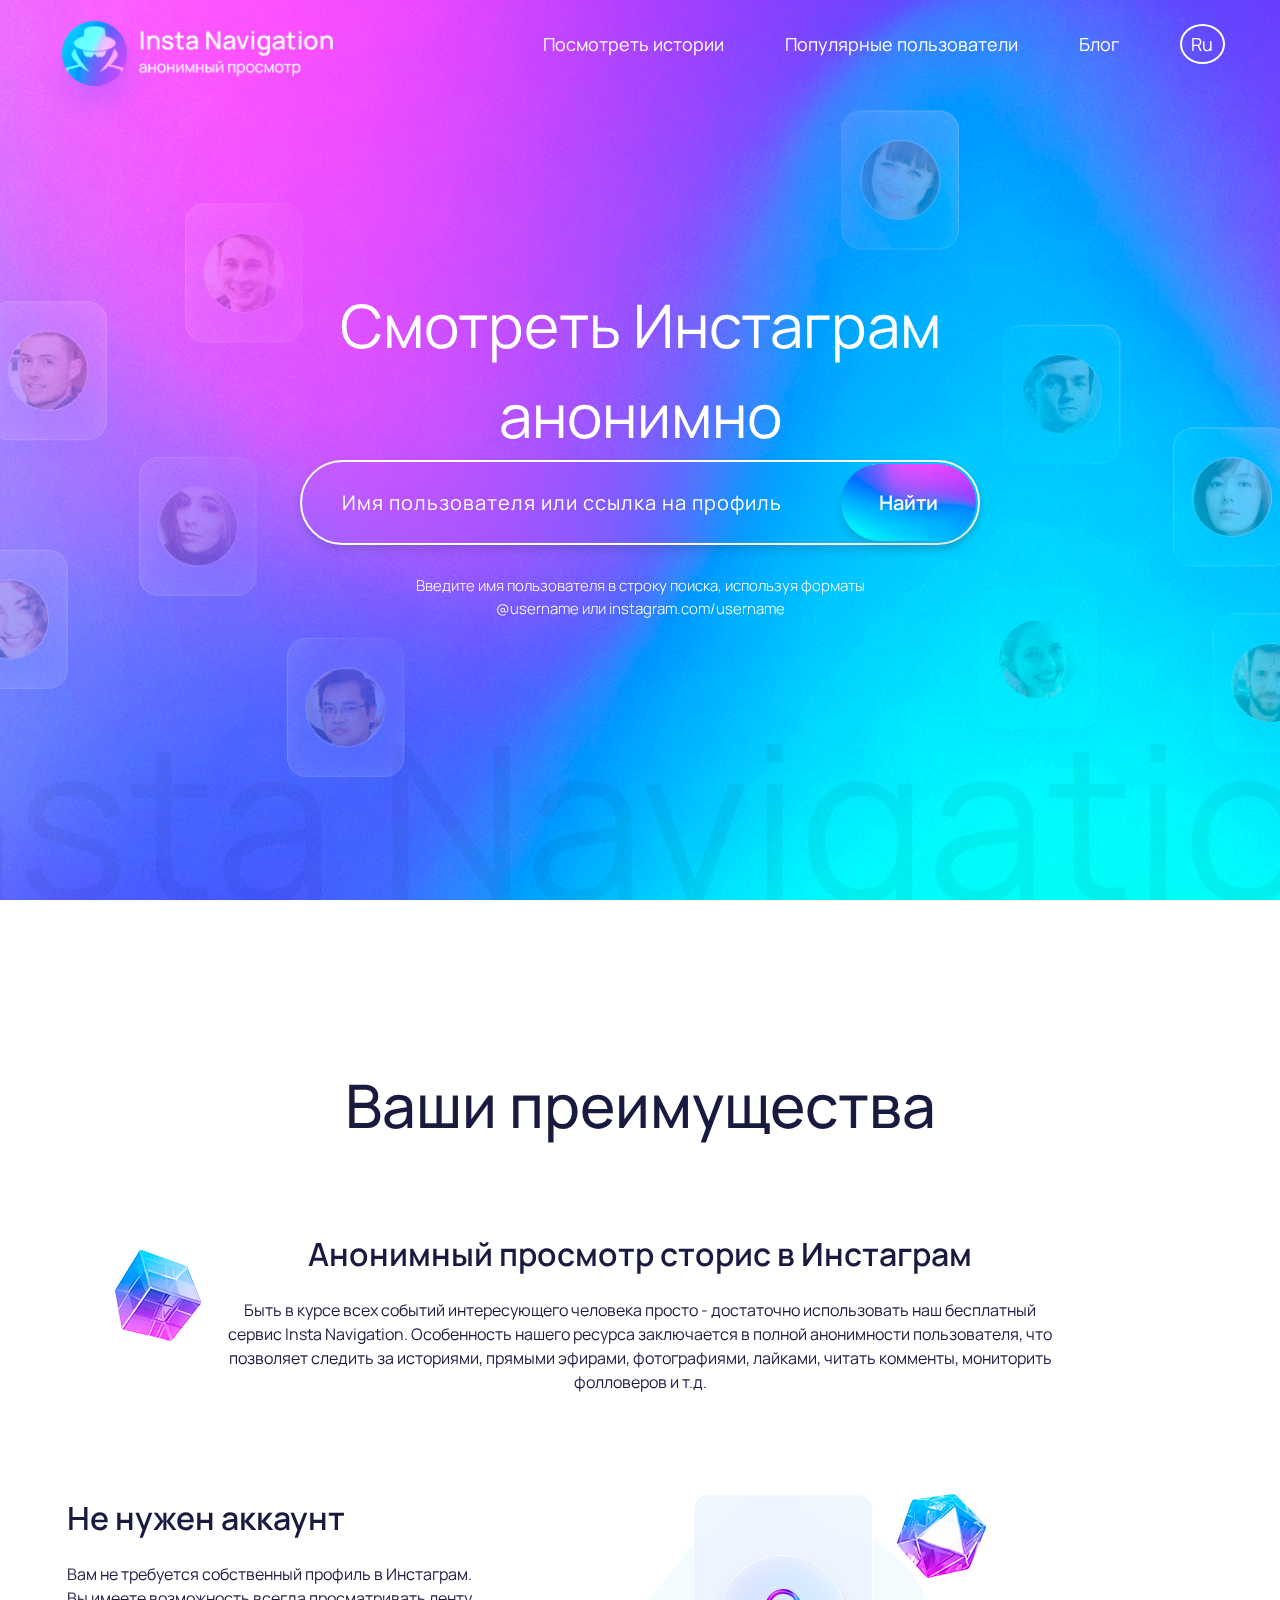
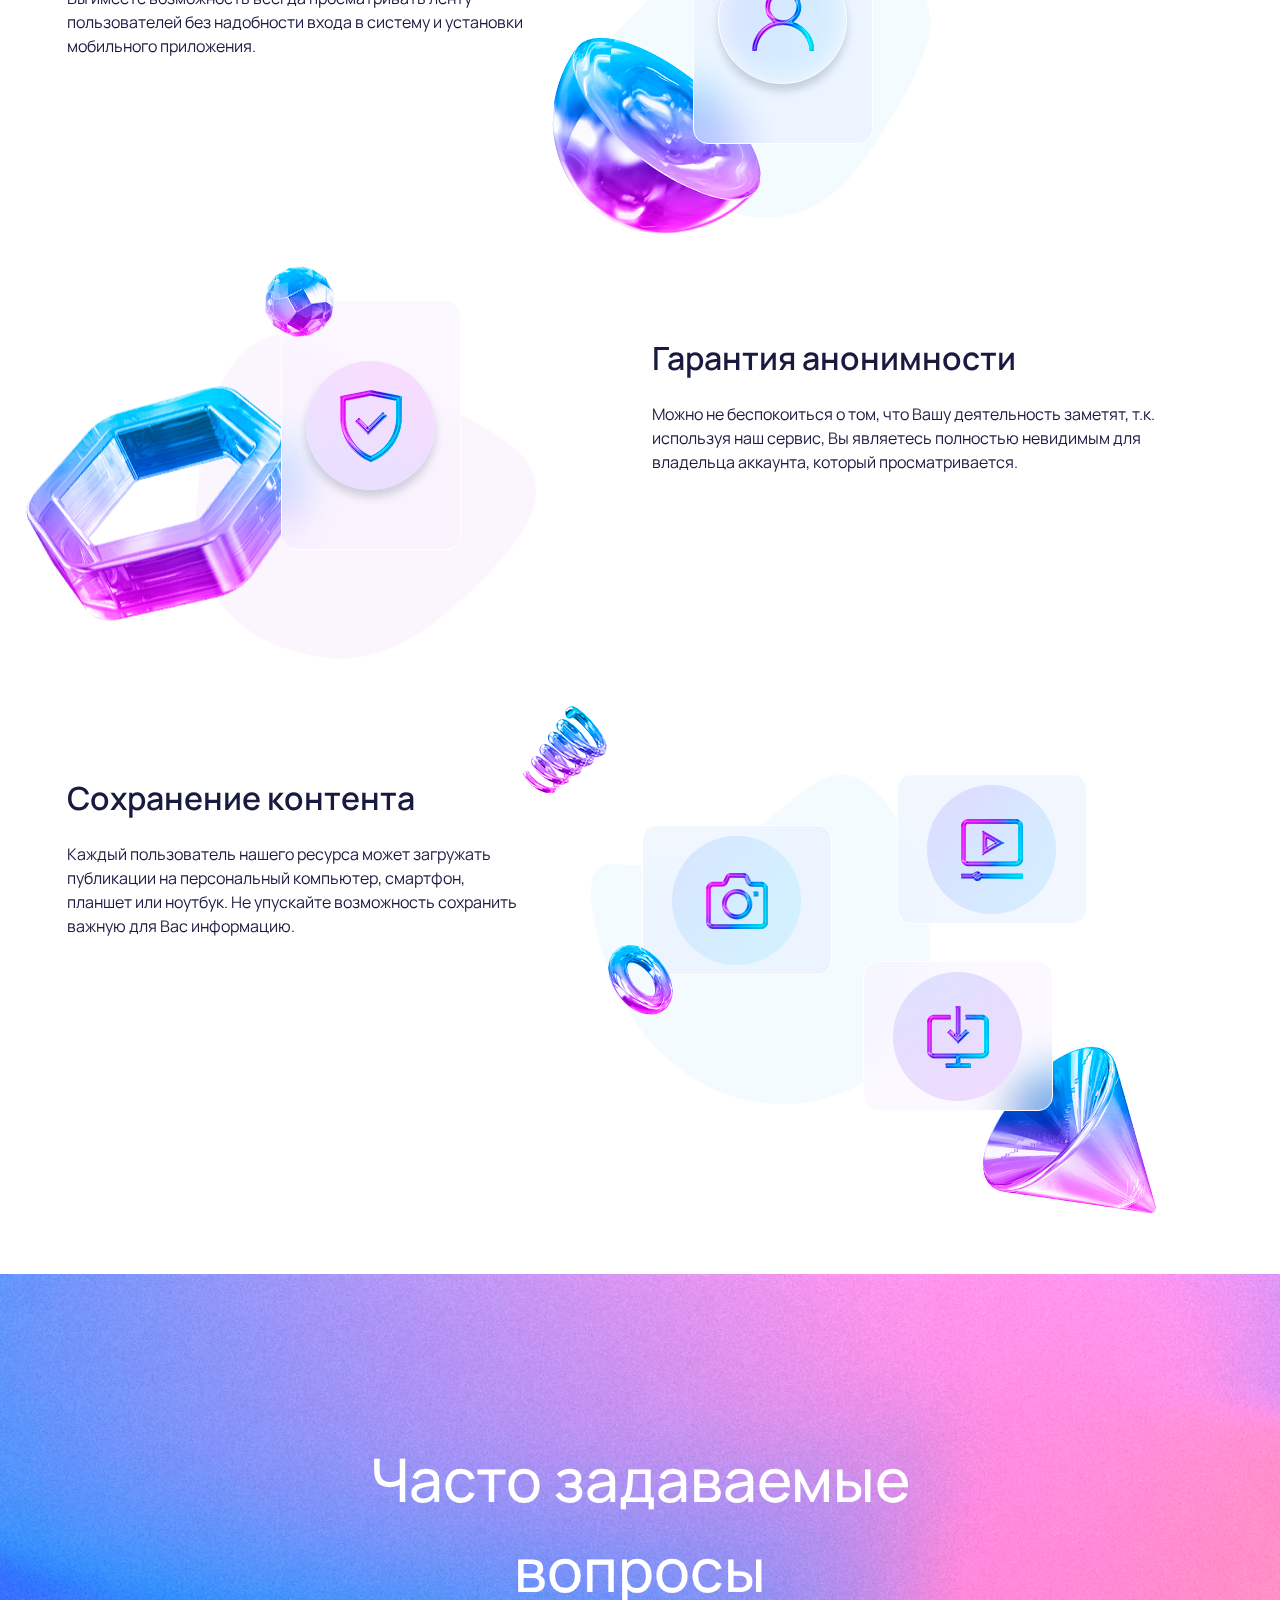
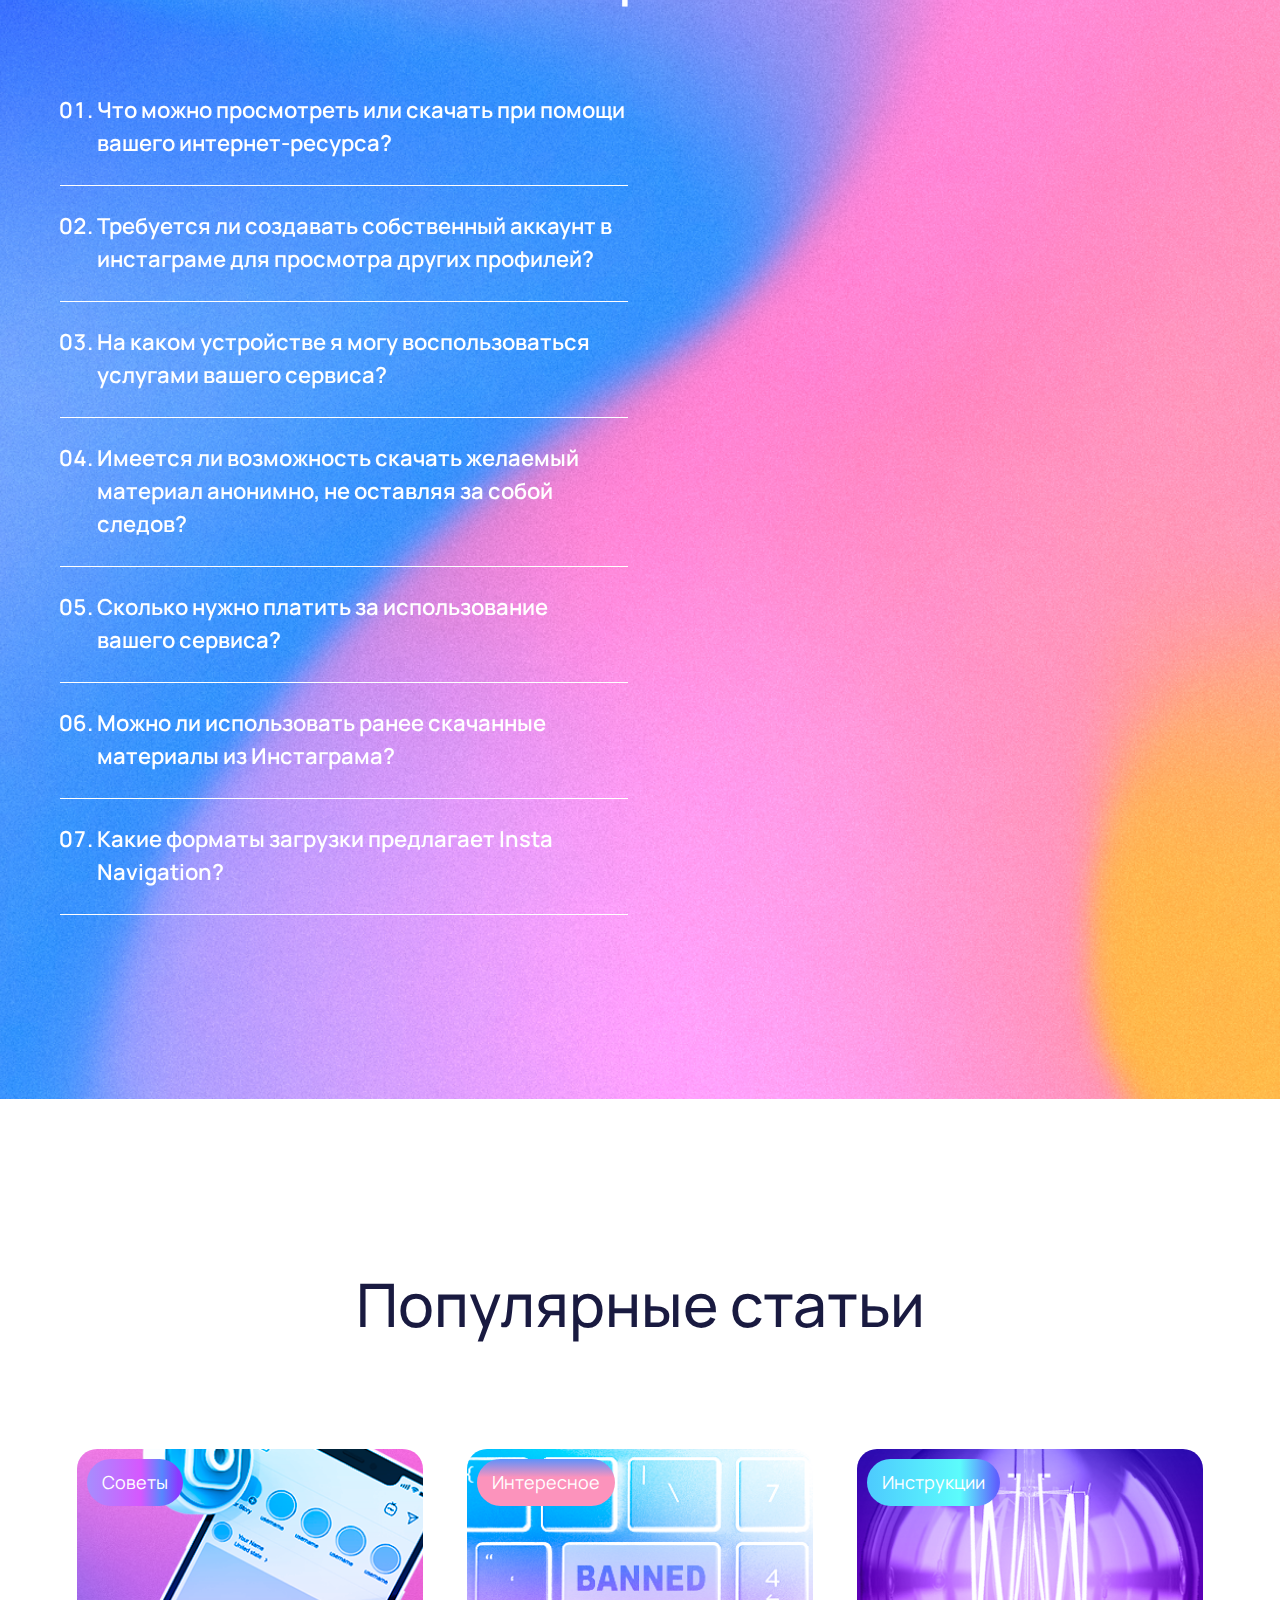
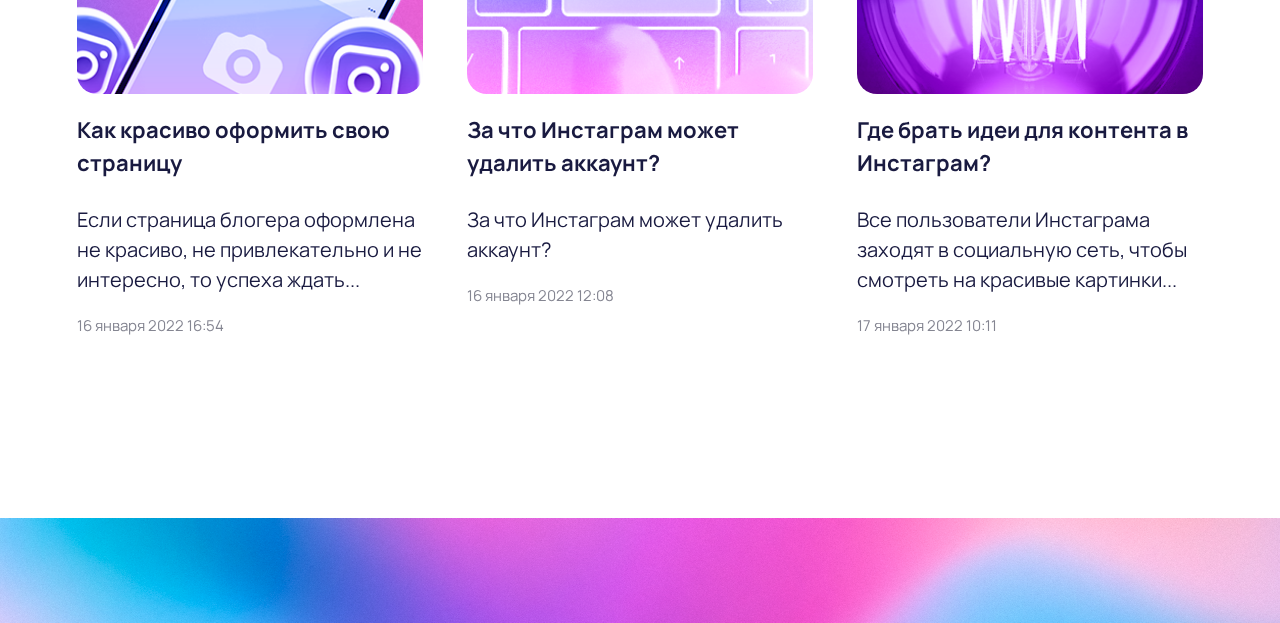
==== index.html @ 730170a9 "added" ====
<!DOCTYPE html>
<html lang="en">
<head>
    <meta charset="UTF-8">
    <meta http-equiv="X-UA-Compatible" content="IE=edge">
    <meta name="viewport" content="width=device-width, initial-scale=1.0">
    <title>Главная</title>
    <link rel="shortcut icon" href="assets/img/png/fav-icon.png" type="image/x-icon">
    <link rel="stylesheet" href="assets/style/plugin/bootstrap.css">
    <link rel="stylesheet" href="assets/style/css/main.css">
</head>
<body>
    <header class="header">
        <div class="container">
                <div class="row position-relative">
                   <nav class="nav w-100 position-absolute d-flex justify-content-between top-0 start-0">
                    <div class="col-lg-3 col-sm-4 col-7 position-relative">
                        <a href="./index.html">
                            <img src="assets/img/png/logo.png" alt="logo.png" class="logo w-100 position-absolute">
                        </a>
                    </div>
                    <div class="col-lg-7 col-md-6">
                        <ul class="justify-content-between align-items-center mt-1 d-none d-lg-flex">
                            <li class="nav-list"><a href="#" class="nav-list__link">Посмотреть истории</a></li>
                            <li class="nav-list"><a href="#" class="nav-list__link">Популярные пользователи</a></li>
                            <li class="nav-list"><a href="#" class="nav-list__link">Блог</a></li>
                            <li class="lang">
                                <span class="lang-active"> Ru</span>
                                  <ul class="lang-menu">
                                    <li><a class="lang-item" href="#">Ru</a></li>
                                    <li><a class="lang-item" href="#">En</a></li>
                                  </ul>
                            </li>
                        </ul>
                        <div class="menu-burger justify-content-end d-flex d-lg-none mt-3 me-2">
                            <div class="menu-burger-item flex justify-between flex-col">
                                <div class="menu-burger-list" id="burger_list1"></div>
                                <div class="menu-burger-list" id="burger_list2"></div>
                                <div class="menu-burger-list" id="burger_list3"></div>
                            </div>
                        </div>
                    </div>
                   </nav>
                </div>
        </div>
        <div class="header-item h-100 d-flex justify-content-center align-items-center g-0 px-2 px-sm-0">
            <div class="text-center">
                <p class="header__title">Смотреть Инстаграм <br> анонимно</p>
                <div class="header-search">
                    <input type="text" class="header-search__inp w-100 h-100" placeholder="Имя пользователя или ссылка на профиль">
                    <button class="header-search__btn">
                        <span class="d-none d-md-block">Найти</span>
                        <svg class="search__icon d-md-none" version="1.1" id="Capa_1" xmlns="http://www.w3.org/2000/svg" xmlns:xlink="http://www.w3.org/1999/xlink" x="0px" y="0px"
                            viewBox="0 0 487.95 487.95" style="enable-background:new 0 0 487.95 487.95;" xml:space="preserve">
                                <path d="M481.8,453l-140-140.1c27.6-33.1,44.2-75.4,44.2-121.6C386,85.9,299.5,0.2,193.1,0.2S0,86,0,191.4s86.5,191.1,192.9,191.1
                                    c45.2,0,86.8-15.5,119.8-41.4l140.5,140.5c8.2,8.2,20.4,8.2,28.6,0C490,473.4,490,461.2,481.8,453z M41,191.4
                                    c0-82.8,68.2-150.1,151.9-150.1s151.9,67.3,151.9,150.1s-68.2,150.1-151.9,150.1S41,274.1,41,191.4z"/>
                        </svg>
                    </button>
                </div>
                <p class="header-search__text">Введите имя пользователя в строку поиска, используя форматы <br>
                    @username или instagram.com/username</p>
            </div>
        </div>
    </header>
    <div class="mobile-menu">
        <ul class="d-flex justify-content-center flex-column">
            <li class="mobile-menu-list"><a href="#" class="mobile-menu-list__link">Посмотреть истории</a></li>
            <li class="mobile-menu-list"><a href="#" class="mobile-menu-list__link">Популярные пользователи</a></li>
            <li class="mobile-menu-list"><a href="#" class="mobile-menu-list__link">Блог</a></li>
        </ul>
        <div class="mobile-menu-lang mt-5 fs-5">
            <span class="text-white">Язык:</span>
            <a href="#" class="ru activeLang mx-3">Ru</a>
            <a href="#" class="en">En</a>
        </div>
    </div>
    <!-- End header -->

    <div class="advantages">
        <div class="container">
            <div class="row">
                <div class="col-12 text-center">
                    <p class="advantages__title">Ваши преимущества</p>
                </div>
                <div class="col-lg-9 m-auto text-center px-lg-4 position-relative advantages-title">
                    <p class="advantages__sub-title fw-semibold">Анонимный просмотр сторис в Инстаграм</p>
                    <p class="advantages__text">Быть в курсе всех событий интересующего человека просто - достаточно использовать наш бесплатный сервис Insta Navigation. Особенность нашего ресурса заключается в полной анонимности пользователя, что позволяет следить за историями, прямыми эфирами, фотографиями, лайками, читать комменты, мониторить фолловеров и т.д.</p>
                    <img src="assets/img/png/cube.png" alt="cube.png" class="cube1 position-absolute">
                </div>
            </div>
            <div class="row advantages-item text-center text-lg-start">
                <div class="col-lg-5 col-12">
                    <p class="advantages__sub-title fw-semibold">Не нужен аккаунт</p>
                    <p class="advantages__text">Вам не требуется собственный профиль в Инстаграм. <br>
                        Вы имеете возможность всегда просматривать ленту пользователей без надобности входа в систему и установки мобильного приложения.</p>
                </div>
                <div class="col-lg-7 ps-5 col-12 justify-content-center justify-content-lg-center mt-5 mt-lg-0">
                    <div class="ellipse">
                        <img src="assets/img/png/e1.png" alt="" class="e1">
                        <img src="assets/img/png/e2.png" alt="" class="e2">
                        <div class="ellipse-item">
                            <img src="assets/img/png/c1.png" alt="" class="c1">
                        </div>
                    </div> 
                </div>
            </div>
            <div class="row advantages-item d-flex flex-row-reverse justify-content-between text-center text-lg-start">
                <div class="col-lg-6 col-12">
                    <p class="advantages__sub-title fw-semibold">Гарантия анонимности</p>
                    <p class="advantages__text">Можно не беспокоиться о том, что Вашу деятельность заметят, т.к. используя наш сервис, Вы являетесь полностью невидимым для владельца аккаунта, который просматривается.</p>
                </div>
                <div class="col-lg-6 ps-lg-5 col-12 d-flex justify-content-center justify-content-lg-center mt-5 mt-lg-0">
                    <div class="ellipse ellipse2">
                        <img src="assets/img/png/e3.png" alt="" class="e3">
                        <img src="assets/img/png/e4.png" alt="" class="e4">
                        <div class="ellipse-item">
                            <img src="assets/img/png/c2.png" alt="" class="c1">
                        </div>
                    </div> 
                </div>
            </div>
            <div class="row advantages-item text-center text-lg-start">
                <div class="col-lg-5 col-12">
                    <p class="advantages__sub-title fw-semibold">Сохранение контента</p>
                    <p class="advantages__text">Каждый пользователь нашего ресурса может загружать публикации на персональный компьютер, смартфон, планшет или ноутбук. Не упускайте возможность сохранить важную для Вас информацию.</p>
                </div>
                <div class="col-lg-7 ps-lg-5 col-12 mt-5 mt-lg-0">
                    <div class="ellipse ellipse3">
                        <img src="assets/img/png/e5.png" alt="" class="e5">
                        <img src="assets/img/png/e6.png" alt="" class="e6">
                        <img src="assets/img/png/e7.png" alt="" class="e7">
                        <div class="ellipse-item camera">
                            <img src="assets/img/png/c4.png" alt="" class="c4">
                        </div>
                        <div class="ellipse-item media">
                            <img src="assets/img/png/c3.png" alt="" class="c3">
                        </div>
                        <div class="ellipse-item save">
                            <img src="assets/img/png/c5.png" alt="" class="c3">
                        </div>
                    </div> 
                </div>
            </div>
        </div>
    </div>
    <!-- End advantages -->

    <div class="faq">
        <div class="container">
            <div class="row">
                <div class="col-12">
                    <p class="faq__title">Часто задаваемые <br> вопросы</p>
                </div>
            </div>
            <div class="row">
                <div class="col-lg-6 col-12">
                    <ul class="faq-item">
                        <li class="faq-list">
                            <p class="faq-list__title">Что можно просмотреть или скачать при помощи вашего интернет-ресурса?</p>
                            <div class="faq-list-info">Для просмотра других аккаунтов не нужно иметь профиль или создавать его специально. Достаточно указать правильный ник интересующего пользователя (вводить никнейм нужно правильно, т.к. даже ошибка в одной букве может привести Вас на страницу совсем другого пользователя). </div>
                        </li>
                        <li class="faq-list">
                            <p class="faq-list__title">Требуется ли создавать собственный аккаунт в инстаграме для просмотра других профилей?</p>
                            <div class="faq-list-info">Для просмотра других аккаунтов не нужно иметь профиль или создавать его специально. Достаточно указать правильный ник интересующего пользователя (вводить никнейм нужно правильно, т.к. даже ошибка в одной букве может привести Вас на страницу совсем другого пользователя). </div>
                        </li>
                        <li class="faq-list">
                            <p class="faq-list__title">На каком устройстве я могу воспользоваться услугами вашего сервиса?</p>
                            <div class="faq-list-info">Для просмотра других аккаунтов не нужно иметь профиль или создавать его специально. Достаточно указать правильный ник интересующего пользователя (вводить никнейм нужно правильно, т.к. даже ошибка в одной букве может привести Вас на страницу совсем другого пользователя). </div>
                        </li>
                        <li class="faq-list">
                            <p class="faq-list__title">Имеется ли возможность скачать желаемый материал анонимно, не оставляя за собой следов?</p>
                            <div class="faq-list-info">Для просмотра других аккаунтов не нужно иметь профиль или создавать его специально. Достаточно указать правильный ник интересующего пользователя (вводить никнейм нужно правильно, т.к. даже ошибка в одной букве может привести Вас на страницу совсем другого пользователя). </div>
                        </li>
                        <li class="faq-list">
                            <p class="faq-list__title">Сколько нужно платить за использование вашего сервиса?</p>
                            <div class="faq-list-info">Для просмотра других аккаунтов не нужно иметь профиль или создавать его специально. Достаточно указать правильный ник интересующего пользователя (вводить никнейм нужно правильно, т.к. даже ошибка в одной букве может привести Вас на страницу совсем другого пользователя). </div>
                        </li>
                        <li class="faq-list">
                            <p class="faq-list__title">Можно ли использовать ранее скачанные материалы из Инстаграма?</p>
                            <div class="faq-list-info">Для просмотра других аккаунтов не нужно иметь профиль или создавать его специально. Достаточно указать правильный ник интересующего пользователя (вводить никнейм нужно правильно, т.к. даже ошибка в одной букве может привести Вас на страницу совсем другого пользователя). </div>
                        </li>
                        <li class="faq-list">
                            <p class="faq-list__title">Какие форматы загрузки предлагает Insta Navigation?</p>
                            <div class="faq-list-info">Для просмотра других аккаунтов не нужно иметь профиль или создавать его специально. Достаточно указать правильный ник интересующего пользователя (вводить никнейм нужно правильно, т.к. даже ошибка в одной букве может привести Вас на страницу совсем другого пользователя). </div>
                        </li>
                    </ul>
                </div>
            </div>
        </div>
    </div>
    <!-- End FAQ -->

    <div class="popular">
        <div class="container">
            <div class="row">
                <div class="col-12">
                    <p class="popular__title">Популярные статьи</p>
                </div>
            </div>
            <div class="row">
                <div class="col-lg-4 col-md-6">
                    <div class="popular-card">
                        <div class="popular-card-img">
                            <a href="#" class="popular-card-img-head">Советы</a>
                            <img src="assets/img/png/p1.png" alt="">
                        </div>
                        <a href="#" class="popular-card__title">Как красиво оформить свою страницу</a>
                        <p class="popular-card__text">Если страница блогера оформлена не красиво, не привлекательно и не интересно, то успеха ждать...</p>
                        <p class="popular-card__time">16 января 2022 16:54</p>
                    </div>
                </div>
                <div class="col-lg-4 col-md-6">
                    <div class="popular-card">
                        <div class="popular-card-img">
                            <a href="#" class="popular-card-img-head head2">Интересное</a>
                            <img src="assets/img/png/p2.png" alt="">
                        </div>
                        <a href="#" class="popular-card__title">За что Инстаграм может удалить аккаунт?</a>
                        <p class="popular-card__text">За что Инстаграм может удалить аккаунт?</p>
                        <p class="popular-card__time">16 января 2022 12:08</p>
                    </div>
                </div>
                <div class="col-lg-4 col-md-6">
                    <div class="popular-card">
                        <div class="popular-card-img">
                            <a href="#" class="popular-card-img-head head3">Инструкции</a>
                            <img src="assets/img/png/p3.png" alt="">
                        </div>
                        <a href="#" class="popular-card__title">Где брать идеи для контента в Инстаграм?</a>
                        <p class="popular-card__text">Все пользователи Инстаграма заходят в социальную сеть, чтобы смотреть на красивые картинки...</p>
                        <p class="popular-card__time">17 января 2022 10:11</p>
                    </div>
                </div>
            </div>
        </div>
    </div>
    <!-- End popular -->

    <footer class="footer">
        <div class="container">
            <div class="row"></div>
        </div>
    </footer>
    

    <script src="assets/js/plugin/jquery.js"></script>
    <script src="assets/js/plugin/popper.js"></script>
    <script src="assets/js/plugin/bootstrap.js"></script>
    <script src="assets/js/index.js"></script>
</body>
</html>
---- assets/style/css/main.css ----
@font-face {
  font-family: Manrope;
  src: url(../../font/Manrope-Light.ttf) format("truetype");
  font-style: normal;
  font-weight: 300;
  font-display: fallback;
}

@font-face {
  font-family: Manrope;
  src: url(../../font/Manrope-Regular.ttf) format("truetype");
  font-style: normal;
  font-weight: 400;
  font-display: fallback;
}

@font-face {
  font-family: Manrope;
  src: url(../../font/Manrope-Medium.ttf) format("truetype");
  font-style: normal;
  font-weight: 500;
  font-display: fallback;
}

@font-face {
  font-family: Manrope;
  src: url(../../font/Manrope-SemiBold.ttf) format("truetype");
  font-style: normal;
  font-weight: 600;
  font-display: fallback;
}

@font-face {
  font-family: Manrope;
  src: url(../../font/Manrope-Bold.ttf) format("truetype");
  font-style: normal;
  font-weight: 700;
  font-display: fallback;
}

* {
  padding: 0;
  margin: 0;
  -webkit-box-sizing: border-box;
          box-sizing: border-box;
}

body {
  font-family: 'Manrope', sans-serif;
  color: #191a40;
}

.container {
  max-width: 1170px;
}

ul {
  list-style: none;
  margin: 0;
  padding: 0;
}

p, a {
  padding: 0;
  margin: 0;
}

.header {
  background-image: url(../../img/png/header-bg.png);
  height: 100vh;
  -webkit-background-size: cover;
          background-size: cover;
  background-position: center;
}

.header .nav {
  padding: 20px 0;
}

.header .nav .logo {
  left: -15px;
}

.header .nav-list {
  position: relative;
}

.header .nav-list__link {
  color: white;
  font-size: 18px;
  font-weight: 400;
  text-decoration: none;
}

.header .nav-list::before {
  content: '';
  position: absolute;
  width: 0;
  height: 2px;
  -webkit-border-radius: 50%;
          border-radius: 50%;
  top: 100%;
  left: 50%;
  -webkit-transition: .3s all;
  -o-transition: .3s all;
  transition: .3s all;
  -webkit-transform: translateX(-50%);
      -ms-transform: translateX(-50%);
          transform: translateX(-50%);
  background: #fff;
}

.header .nav-list:hover::before {
  width: 100%;
}

.header .nav-list:hover:last-child::before {
  width: 0;
}

.header .nav .lang {
  color: #fff;
  font-size: 18px;
  width: 45px;
  height: 40px;
  -webkit-border-radius: 50%;
          border-radius: 50%;
  border: 2px solid #fff;
  display: -webkit-box;
  display: -webkit-flex;
  display: -ms-flexbox;
  display: flex;
  -webkit-box-align: center;
  -webkit-align-items: center;
      -ms-flex-align: center;
          align-items: center;
  -webkit-box-pack: center;
  -webkit-justify-content: center;
      -ms-flex-pack: center;
          justify-content: center;
  position: relative;
  -webkit-transition: .3s all;
  -o-transition: .3s all;
  transition: .3s all;
  cursor: pointer;
}

.header .nav .lang-menu {
  position: absolute;
  top: 80%;
  left: -2px;
  width: 45px;
  height: auto;
  z-index: 10;
  border: 1px solid #fff;
  text-align: center;
  margin: 0;
  -webkit-border-radius: 40px;
          border-radius: 40px;
  -webkit-border-top-left-radius: 0;
          border-top-left-radius: 0;
  -webkit-border-top-right-radius: 0;
          border-top-right-radius: 0;
  border-top: none;
  overflow: hidden;
  -webkit-transition: .3s all;
  -o-transition: .3s all;
  transition: .3s all;
  opacity: 0;
  z-index: -2;
}

.header .nav .lang-item {
  color: #191a40;
  text-decoration: none;
}

.header .nav .lang li {
  padding: 0;
}

.header .nav .lang li:hover {
  background: #fff;
}

.header .nav .lang li:last-child {
  -webkit-border-bottom-left-radius: 20px;
          border-bottom-left-radius: 20px;
  -webkit-border-bottom-right-radius: 20px;
          border-bottom-right-radius: 20px;
}

.header .nav .borderBottom {
  -webkit-border-bottom-left-radius: 0;
          border-bottom-left-radius: 0;
  -webkit-border-bottom-right-radius: 0;
          border-bottom-right-radius: 0;
}

.header .nav .showLangMenu {
  opacity: 1;
  z-index: 10;
  top: 100%;
}

.header .menu-burger {
  cursor: pointer;
  position: relative;
  z-index: 100;
}

.header .menu-burger-item {
  width: 37px;
  height: 15px;
}

.header .menu-burger-list {
  width: 100%;
  height: 3px;
  background-color: #fff;
  -webkit-border-radius: 5px;
  border-radius: 5px;
  -webkit-transition: .5s;
  -o-transition: .5s;
  transition: .5s;
}

.header #burger_list1 {
  -webkit-transform: translateY(-5px);
  -ms-transform: translateY(-5px);
  transform: translateY(-5px);
}

.header #burger_list3 {
  -webkit-transform: translateY(4px);
  -ms-transform: translateY(4px);
  transform: translateY(4px);
}

.header .change #burger_list1 {
  -webkit-transform: translateY(5px) rotate(-45deg);
  -ms-transform: translateY(5px) rotate(-45deg);
  transform: translateY(5px) rotate(-45deg);
}

.header .change #burger_list3 {
  -webkit-transform: translateY(-2px) rotate(45deg);
  -ms-transform: translateY(-2px) rotate(45deg);
  transform: translateY(-2px) rotate(45deg);
}

.header .change #burger_list2 {
  opacity: 0;
}

.header__title {
  font-size: 60px;
  color: #fff;
  font-weight: 400;
}

.header-search {
  width: 680px;
  height: 85px;
  -webkit-border-radius: 50px;
          border-radius: 50px;
  -webkit-backdrop-filter: blur(20px);
          backdrop-filter: blur(20px);
  -webkit-box-shadow: 0px 5px 8px 0px rgba(34, 60, 80, 0.2);
          box-shadow: 0px 5px 8px 0px rgba(34, 60, 80, 0.2);
  position: relative;
}

.header-search__inp {
  -webkit-border-radius: 50px;
          border-radius: 50px;
  border: 2px solid #fff;
  background: transparent;
  outline: none;
  padding: 0 150px 0 40px;
  font-size: 20px;
  font-weight: 400;
  color: #fff;
  letter-spacing: 1px;
}

.header-search__inp::-webkit-input-placeholder {
  font-size: 20px;
  font-weight: 400;
  color: #fff;
}

.header-search__inp:-ms-input-placeholder {
  font-size: 20px;
  font-weight: 400;
  color: #fff;
}

.header-search__inp::-ms-input-placeholder {
  font-size: 20px;
  font-weight: 400;
  color: #fff;
}

.header-search__inp::placeholder {
  font-size: 20px;
  font-weight: 400;
  color: #fff;
}

.header-search__inp:focus {
  border: 2px solid #d951fd;
}

.header-search__btn {
  background-image: url(../../img/png/button-search.png);
  background-repeat: no-repeat;
  -webkit-background-size: cover;
          background-size: cover;
  background-position: -3px 0;
  width: 135px;
  height: 77px;
  position: absolute;
  right: 4px;
  top: 4px;
  -webkit-border-radius: 60px;
          border-radius: 60px;
  border: none;
  overflow: hidden;
  -webkit-box-shadow: 0px 5px 8px 0px rgba(34, 60, 80, 0.2);
          box-shadow: 0px 5px 8px 0px rgba(34, 60, 80, 0.2);
  font-size: 20px;
  font-weight: 600;
  color: #fff;
}

.header-search__text {
  font-size: 15px;
  color: #fff;
  font-weight: 300;
  margin-top: 30px;
}

.header .search__icon {
  width: 25px;
}

.header .search__icon path {
  fill: #fff;
}

.mobile-menu {
  position: fixed;
  top: 0;
  left: -100%;
  width: 100%;
  height: 100%;
  -webkit-backdrop-filter: blur(20px);
          backdrop-filter: blur(20px);
  text-align: center;
  padding: 120px 50px 50px 50px;
  -webkit-transition: .3s all;
  -o-transition: .3s all;
  transition: .3s all;
  z-index: 49;
}

.mobile-menu-list {
  margin-bottom: 20px;
}

.mobile-menu-list__link {
  font-size: 20px;
  font-weight: 500;
  color: #fff;
  text-decoration: none;
}

.mobile-menu-lang a {
  text-decoration: none;
  color: #191a40;
}

.mobile-menu-lang .activeLang {
  color: #fff;
  font-weight: 700;
  border-bottom: 2px solid #fff;
}

.showMobileMenu {
  left: 0;
}

.advantages {
  padding: 160px 0;
  overflow-x: hidden !important;
}

.advantages__title {
  font-size: 60px;
  font-weight: 500;
  margin-bottom: 80px;
}

.advantages__sub-title {
  font-size: 32px;
  margin-bottom: 20px;
}

.advantages .cube1 {
  top: 20px;
  right: 100%;
  -webkit-transition: .3s all;
  -o-transition: .3s all;
  transition: .3s all;
}

.advantages-title:hover .cube1 {
  -webkit-transform: translateY(-20px);
      -ms-transform: translateY(-20px);
          transform: translateY(-20px);
  -webkit-animation: animCub 8s infinite linear;
          animation: animCub 8s infinite linear;
}

.advantages-item {
  margin-top: 100px;
}

.advantages .ellipse {
  width: 340px;
  height: 340px;
  background-image: url(../../img/png/f1.png);
  -webkit-background-size: contain;
          background-size: contain;
  background-repeat: no-repeat;
  position: relative;
}

.advantages .ellipse-item {
  position: absolute;
  top: 0%;
  left: 30%;
  width: 100px;
  height: 200px;
  background: rgba(230, 240, 255, 0.5);
  -webkit-backdrop-filter: blur(20px);
          backdrop-filter: blur(20px);
  -webkit-transform: translate(-50% -50%);
      -ms-transform: translate(-50% -50%);
          transform: translate(-50% -50%);
  width: 180px;
  height: 250px;
  display: -webkit-box;
  display: -webkit-flex;
  display: -ms-flexbox;
  display: flex;
  -webkit-box-align: center;
  -webkit-align-items: center;
      -ms-flex-align: center;
          align-items: center;
  -webkit-box-pack: center;
  -webkit-justify-content: center;
      -ms-flex-pack: center;
          justify-content: center;
  -webkit-border-radius: 15px;
          border-radius: 15px;
  -webkit-transition: .3s all;
  -o-transition: .3s all;
  transition: .3s all;
  border: 1px solid #fff;
}

.advantages .ellipse .e1 {
  position: absolute;
  bottom: 0;
  right: 50%;
  -webkit-transition: .8s all;
  -o-transition: .8s all;
  transition: .8s all;
}

.advantages .ellipse .e2 {
  position: absolute;
  top: 0;
  left: 90%;
  -webkit-transition: .8s all;
  -o-transition: .8s all;
  transition: .8s all;
}

.advantages .ellipse .c1 {
  -webkit-box-shadow: 0px 7px 8px 0px rgba(34, 60, 80, 0.2);
          box-shadow: 0px 7px 8px 0px rgba(34, 60, 80, 0.2);
  -webkit-border-radius: 50%;
          border-radius: 50%;
}

.advantages .ellipse:hover .ellipse-item {
  -webkit-transform: translateY(-20px) scale(1.05);
      -ms-transform: translateY(-20px) scale(1.05);
          transform: translateY(-20px) scale(1.05);
}

.advantages .ellipse:hover .e1 {
  -webkit-transform: translateX(100px) rotate(-30deg);
      -ms-transform: translateX(100px) rotate(-30deg);
          transform: translateX(100px) rotate(-30deg);
}

.advantages .ellipse:hover .e2 {
  -webkit-animation: animCub 8s infinite linear;
          animation: animCub 8s infinite linear;
}

.advantages .ellipse2 {
  background-image: url(../../img/png/f2.png);
}

.advantages .ellipse2 .ellipse-item {
  top: -10%;
  left: 25%;
  background: rgba(249, 242, 255, 0.5);
}

.advantages .ellipse2 .e3 {
  position: absolute;
  top: 50%;
  left: -50%;
  -webkit-transform: translateY(-50%);
      -ms-transform: translateY(-50%);
          transform: translateY(-50%);
  -webkit-transition: .8s all;
  -o-transition: .8s all;
  transition: .8s all;
}

.advantages .ellipse2 .e4 {
  position: absolute;
  top: -20%;
  left: 20%;
  z-index: 1;
  -webkit-transition: .8s all;
  -o-transition: .8s all;
  transition: .8s all;
}

.advantages .ellipse2:hover .e4 {
  -webkit-animation: animCub 8s infinite linear;
          animation: animCub 8s infinite linear;
}

.advantages .ellipse2:hover .e3 {
  -webkit-transform: translateX(100px) rotate(-180deg);
      -ms-transform: translateX(100px) rotate(-180deg);
          transform: translateX(100px) rotate(-180deg);
}

.advantages .ellipse3 {
  background-image: url(../../img/png/f3.png);
}

.advantages .ellipse3 .ellipse-item {
  width: 190px;
  height: 150px;
}

.advantages .ellipse3 .camera {
  left: 15%;
  top: 15%;
}

.advantages .ellipse3 .media {
  top: 0;
  left: 90%;
}

.advantages .ellipse3 .save {
  left: 80%;
  top: 55%;
  background: rgba(249, 242, 255, 0.5);
}

.advantages .ellipse3 .e5 {
  position: absolute;
  top: 50%;
  left: 5%;
  z-index: 1;
  -webkit-transition: .8s all;
  -o-transition: .8s all;
  transition: .8s all;
}

.advantages .ellipse3 .e6 {
  position: absolute;
  top: -20%;
  left: -20%;
  -webkit-transition: .8s all;
  -o-transition: .8s all;
  transition: .8s all;
}

.advantages .ellipse3 .e7 {
  position: absolute;
  top: 80%;
  left: 115%;
  -webkit-transition: .8s all;
  -o-transition: .8s all;
  transition: .8s all;
}

.advantages .ellipse3:hover .e5 {
  -webkit-animation: animCub 8s infinite linear;
          animation: animCub 8s infinite linear;
}

.advantages .ellipse3:hover .e6 {
  -webkit-transform: translateX(-50px);
      -ms-transform: translateX(-50px);
          transform: translateX(-50px);
}

.advantages .ellipse3:hover .e7 {
  -webkit-transform: translateX(50px) rotate(20deg);
      -ms-transform: translateX(50px) rotate(20deg);
          transform: translateX(50px) rotate(20deg);
}

.faq {
  background-image: url(../../img/png/faq-bg.png);
  background-repeat: no-repeat;
  -webkit-background-size: cover;
          background-size: cover;
  background-position: center;
  padding: 160px 0;
  overflow-x: hidden;
}

.faq__title {
  text-align: center;
  color: #fff;
  font-size: 60px;
  font-weight: 500;
  margin-bottom: 80px;
}

.faq-item {
  list-style-type: decimal-leading-zero;
  margin-left: 30px;
}

.faq-list {
  font-size: 22px;
  font-weight: 600;
  position: relative;
  cursor: pointer;
  color: #fff;
  -webkit-transition: .3s all;
  -o-transition: .3s all;
  transition: .3s all;
  position: relative;
  padding-bottom: 25px;
  margin-bottom: 25px;
}

.faq-list::before {
  content: '';
  width: 107%;
  height: 1px;
  background: #fff;
  position: absolute;
  top: 100%;
  left: -7%;
}

.faq-list-info {
  font-style: 20px;
  font-weight: 400;
  position: absolute;
  left: 50%;
  top: 50%;
  -webkit-transform: translateY(-50%);
      -ms-transform: translateY(-50%);
          transform: translateY(-50%);
  width: 100%;
  border: 2px solid #fff;
  padding: 40px 30px;
  -webkit-border-radius: 20px;
          border-radius: 20px;
  background: #fff1;
  -webkit-backdrop-filter: blur(30px);
          backdrop-filter: blur(30px);
  opacity: 0;
  z-index: -1;
  -webkit-transition: .3s all;
  -o-transition: .3s all;
  transition: .3s all;
  color: #fff;
}

.faq-list:hover {
  color: #f2f2f2;
}

.faq-list:hover::before {
  background: #f2f2f2;
}

.faq .activeFaq {
  color: #191a40;
}

.faq .activeFaq::before {
  background: #191a40;
}

.faq .activeFaq .faq-list-info {
  opacity: 1;
  z-index: 10;
  left: 110%;
}

.popular {
  padding: 160px 0;
}

.popular__title {
  text-align: center;
  color: #191a40;
  font-size: 60px;
  font-weight: 500;
  margin-bottom: 80px;
}

.popular-card {
  -webkit-border-radius: 30px;
          border-radius: 30px;
  padding: 20px 10px;
  -webkit-transition: .3s all;
  -o-transition: .3s all;
  transition: .3s all;
}

.popular-card-img {
  width: 100%;
  height: 245px;
  position: relative;
  -webkit-border-radius: 20px;
          border-radius: 20px;
  overflow: hidden;
}

.popular-card-img-head {
  padding: 10px 15px;
  -webkit-border-radius: 30px;
          border-radius: 30px;
  position: absolute;
  display: -webkit-box;
  display: -webkit-flex;
  display: -ms-flexbox;
  display: flex;
  -webkit-box-align: center;
  -webkit-align-items: center;
      -ms-flex-align: center;
          align-items: center;
  -webkit-box-pack: center;
  -webkit-justify-content: center;
      -ms-flex-pack: center;
          justify-content: center;
  font-size: 18px;
  top: 10px;
  left: 10px;
  z-index: 2;
  text-decoration: none;
  color: #fff;
  background: #a68efe;
  background: -webkit-gradient(linear, left top, right top, from(#a68efe), color-stop(56%, #d657fe), color-stop(78%, #5688fe), color-stop(95%, #8c39ff));
  background: -webkit-linear-gradient(left, #a68efe 0%, #d657fe 56%, #5688fe 78%, #8c39ff 95%);
  background: -o-linear-gradient(left, #a68efe 0%, #d657fe 56%, #5688fe 78%, #8c39ff 95%);
  background: linear-gradient(90deg, #a68efe 0%, #d657fe 56%, #5688fe 78%, #8c39ff 95%);
}

.popular-card-img-head:hover {
  color: #191a40;
}

.popular-card-img .head2 {
  background: #fc93bc;
  background: -webkit-gradient(linear, left bottom, left top, color-stop(61%, #fc93bc), to(#5e91fb));
  background: -webkit-linear-gradient(bottom, #fc93bc 61%, #5e91fb 100%);
  background: -o-linear-gradient(bottom, #fc93bc 61%, #5e91fb 100%);
  background: linear-gradient(0deg, #fc93bc 61%, #5e91fb 100%);
}

.popular-card-img .head3 {
  background: #4dcafe;
  background: -webkit-gradient(linear, left top, right top, from(#4dcafe), color-stop(70%, #5cfcfc), color-stop(98%, #5e60fe));
  background: -webkit-linear-gradient(left, #4dcafe 0%, #5cfcfc 70%, #5e60fe 98%);
  background: -o-linear-gradient(left, #4dcafe 0%, #5cfcfc 70%, #5e60fe 98%);
  background: linear-gradient(90deg, #4dcafe 0%, #5cfcfc 70%, #5e60fe 98%);
}

.popular-card-img img {
  width: 100%;
  height: 100%;
  position: absolute;
  top: 0;
  left: 0;
  -o-object-fit: cover;
     object-fit: cover;
  -o-object-position: center;
     object-position: center;
}

.popular-card__title {
  font-size: 22px;
  font-weight: 700;
  color: #191a40;
  text-decoration: none;
  margin: 20px 0 25px;
  display: block;
}

.popular-card__title:hover {
  color: gray;
}

.popular-card__text {
  color: #191a40;
  font-size: 20px;
}

.popular-card__time {
  font-size: 15px;
  color: #848591;
  margin-top: 20px;
}

.popular-card:hover {
  -webkit-transform: translateY(-20px);
      -ms-transform: translateY(-20px);
          transform: translateY(-20px);
  -webkit-box-shadow: 0px 4px 8px 0px rgba(34, 60, 80, 0.2);
          box-shadow: 0px 4px 8px 0px rgba(34, 60, 80, 0.2);
}

.footer {
  background-image: url(../../img/png/footer-bg.png);
  background-repeat: no-repeat;
  -webkit-background-size: cover;
          background-size: cover;
  background-position: center;
  padding: 65px 0 40px;
}

@-webkit-keyframes animCub {
  from {
    -webkit-transform: rotate(0);
            transform: rotate(0);
  }
  to {
    -webkit-transform: rotate(360deg);
            transform: rotate(360deg);
  }
}

@keyframes animCub {
  from {
    -webkit-transform: rotate(0);
            transform: rotate(0);
  }
  to {
    -webkit-transform: rotate(360deg);
            transform: rotate(360deg);
  }
}

@-webkit-keyframes animElem {
  from {
    -webkit-transform: rotateX(0);
            transform: rotateX(0);
  }
  to {
    -webkit-transform: rotateX(360deg);
            transform: rotateX(360deg);
  }
}

@keyframes animElem {
  from {
    -webkit-transform: rotateX(0);
            transform: rotateX(0);
  }
  to {
    -webkit-transform: rotateX(360deg);
            transform: rotateX(360deg);
  }
}

@media (max-width: 1200px) {
  .container {
    padding: 0 20px;
  }
}

@media (max-width: 1024px) {
  .faq {
    padding: 80px 0;
  }
  .faq__title {
    font-size: 40px;
  }
  .faq-list {
    font-size: 20px;
  }
  .faq-list-info {
    width: 105%;
    padding: 10px 15px;
    top: 50% !important;
    left: -5% !important;
  }
  .faq .activeFaq .faq-list-info {
    opacity: 1;
    z-index: 10;
    top: 110% !important;
    -webkit-transform: none;
        -ms-transform: none;
            transform: none;
  }
}

@media (max-width: 768px) {
  .header {
    height: auto;
    padding-bottom: 100px;
  }
  .header-item {
    margin-top: 200px;
  }
  .header__title {
    font-size: 40px;
  }
  .header-search {
    width: 100%;
    height: 60px;
  }
  .header-search__inp {
    font-size: 18px;
    padding: 0 60px 0 10px;
    letter-spacing: normal;
  }
  .header-search__inp::-webkit-input-placeholder {
    font-size: 13px;
  }
  .header-search__inp:-ms-input-placeholder {
    font-size: 13px;
  }
  .header-search__inp::-ms-input-placeholder {
    font-size: 13px;
  }
  .header-search__inp::placeholder {
    font-size: 13px;
  }
  .header-search__btn {
    width: 52px;
    height: 52px;
    -webkit-border-radius: 50%;
            border-radius: 50%;
    display: -webkit-box;
    display: -webkit-flex;
    display: -ms-flexbox;
    display: flex;
    -webkit-box-align: center;
    -webkit-align-items: center;
        -ms-flex-align: center;
            align-items: center;
    -webkit-box-pack: center;
    -webkit-justify-content: center;
        -ms-flex-pack: center;
            justify-content: center;
  }
  .popular {
    padding: 80px 0;
  }
  .popular__title {
    font-size: 40px;
  }
}

@media (max-width: 576px) {
  .header__title {
    font-size: 32px;
  }
  .advantages {
    padding: 80px 0;
  }
  .advantages__title {
    font-size: 36px;
    margin-bottom: 15px;
  }
  .advantages__sub-title {
    font-size: 28px;
  }
  .advantages-item {
    margin-top: 35px;
  }
  .advantages .ellipse2 {
    margin-top: 50px;
  }
  .advantages .ellipse3 .camera {
    left: 0;
    top: 15%;
  }
  .advantages .ellipse3 .media {
    top: 0;
    left: 50%;
  }
  .advantages .ellipse3 .save {
    left: 50%;
  }
}

.showScroll {
  overflow: hidden;
}
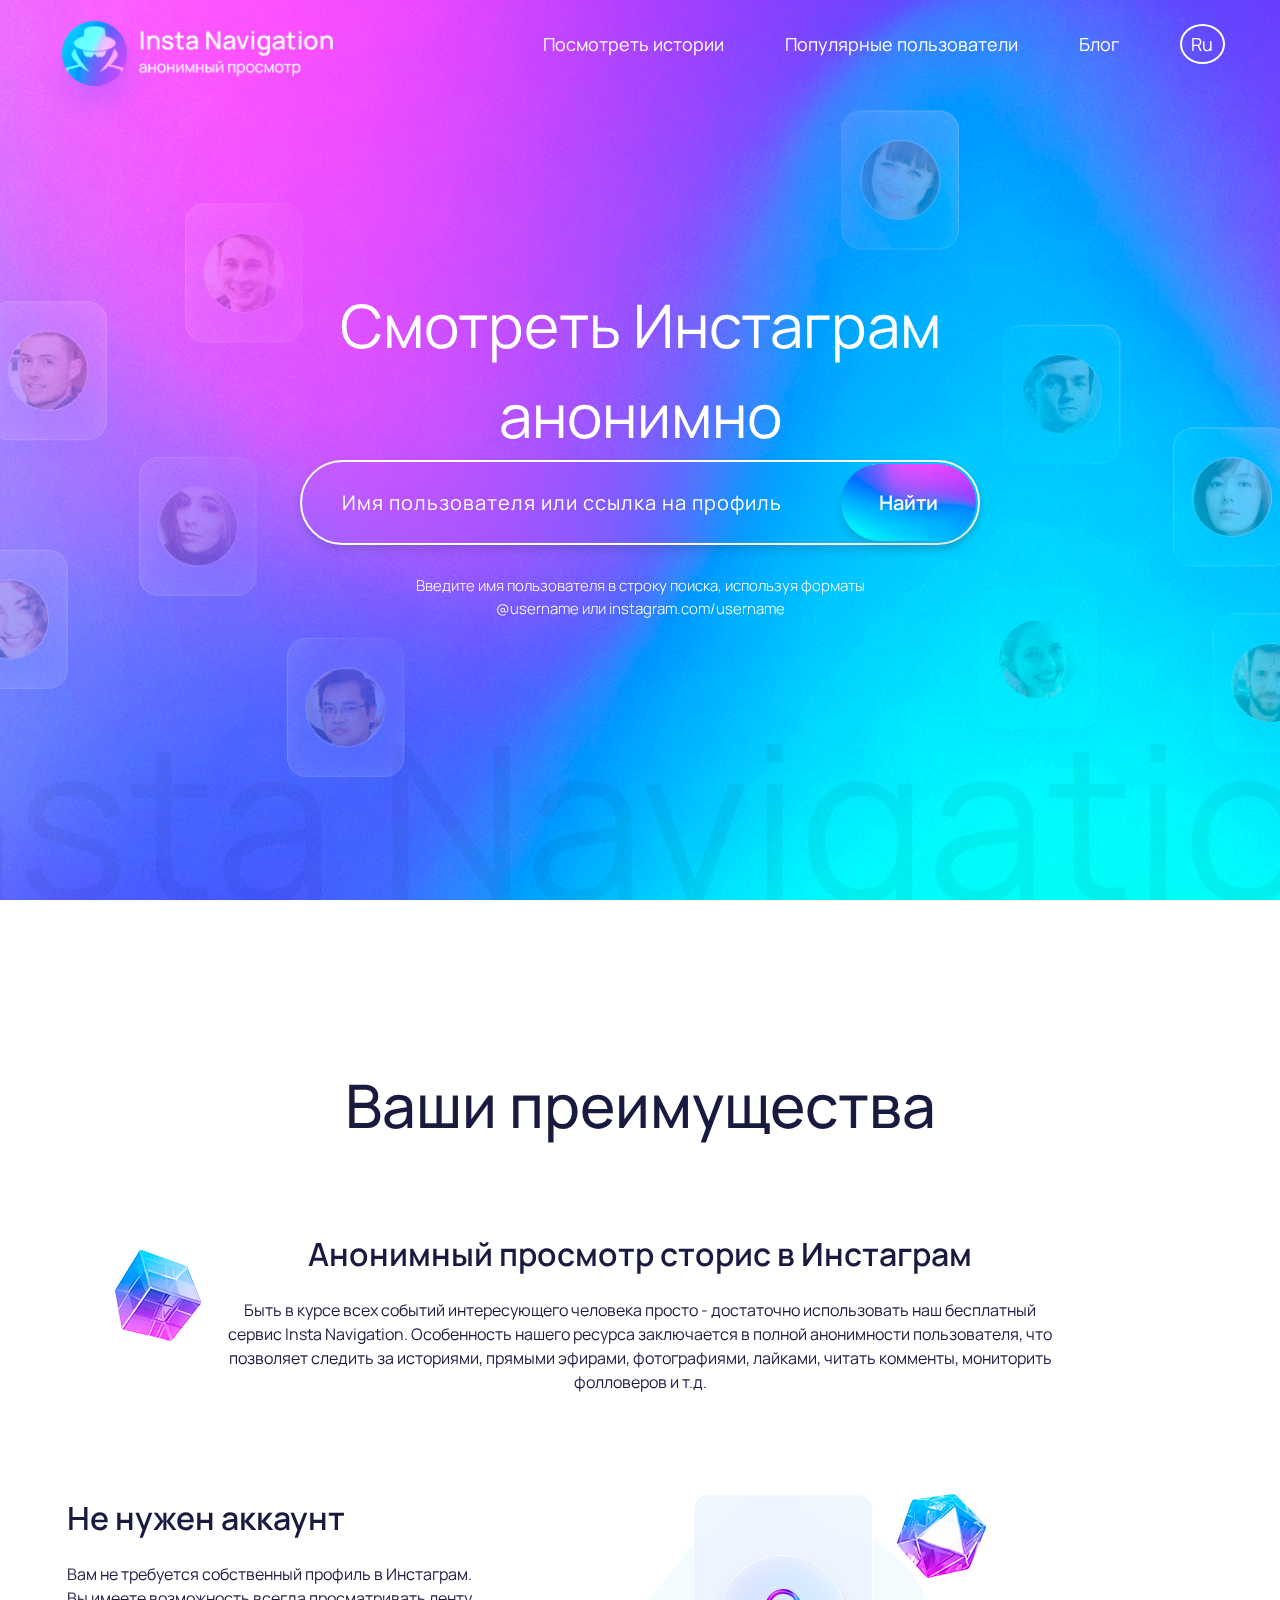
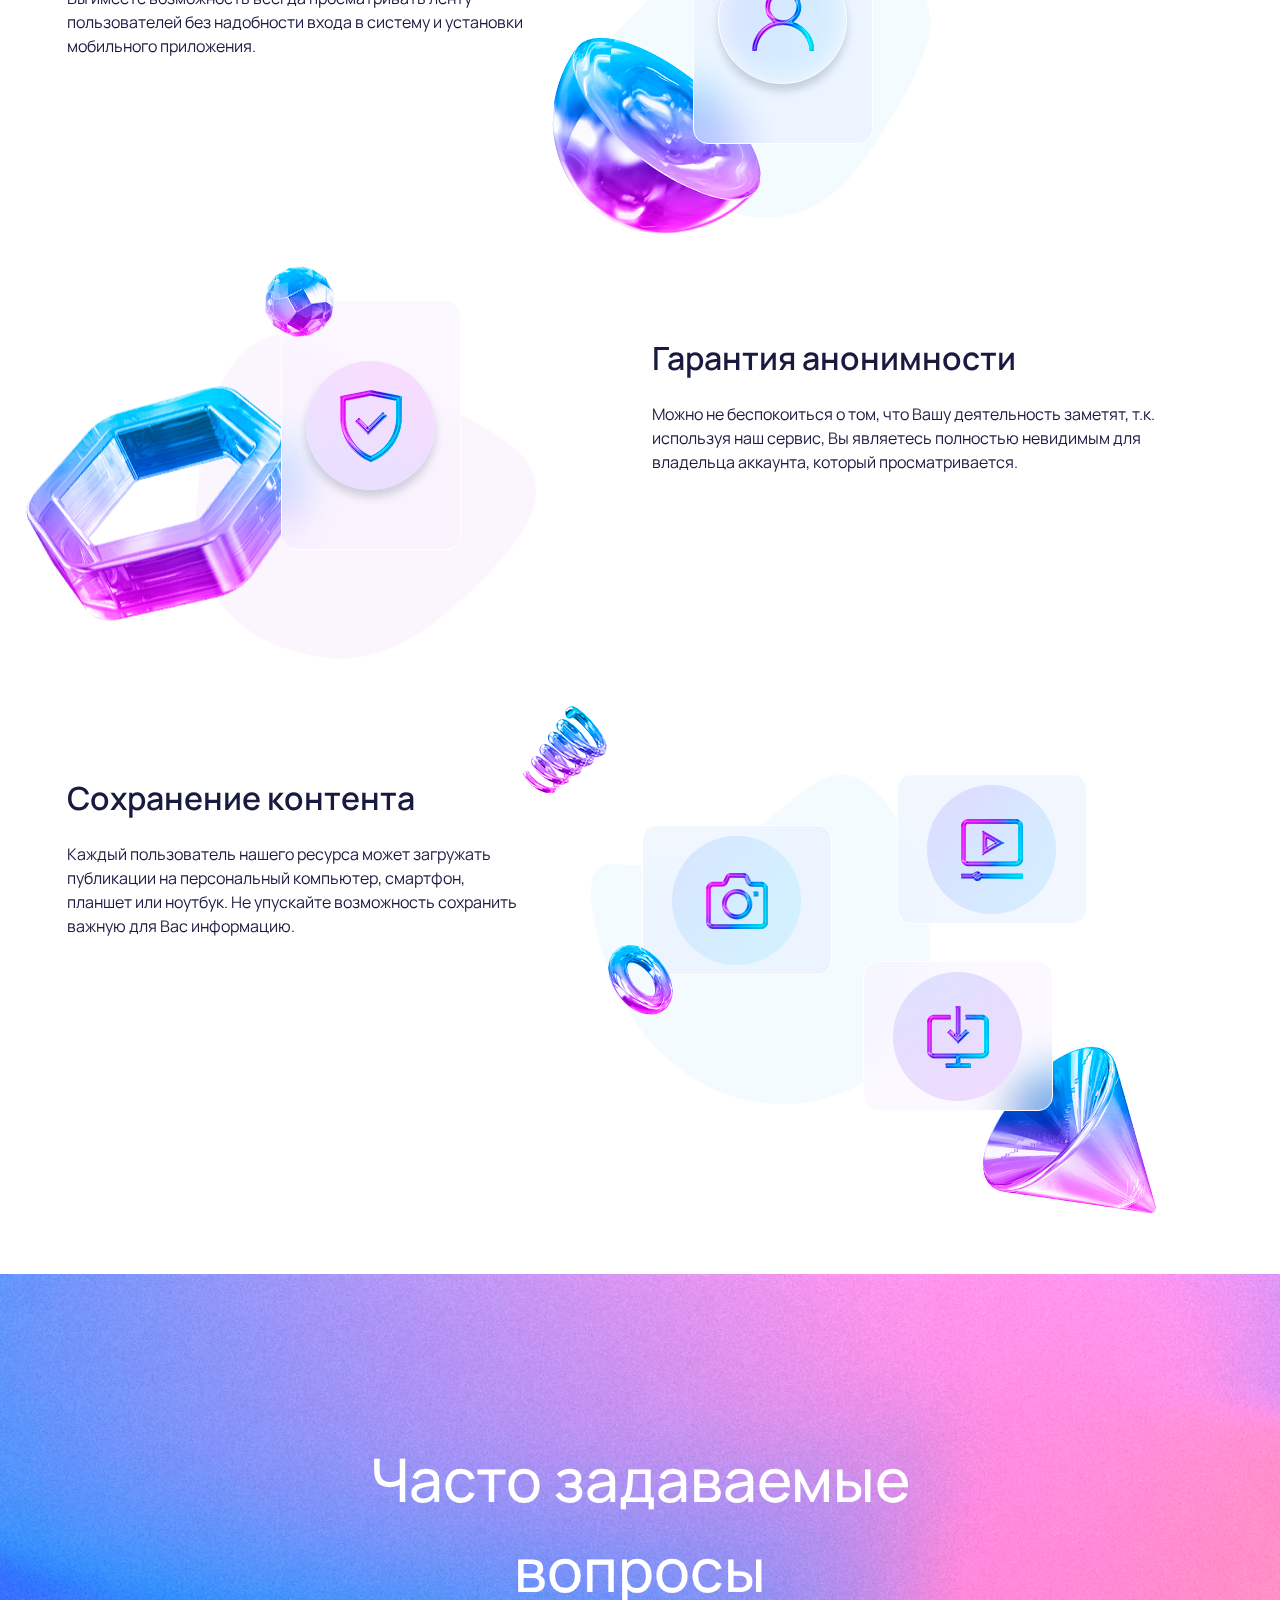
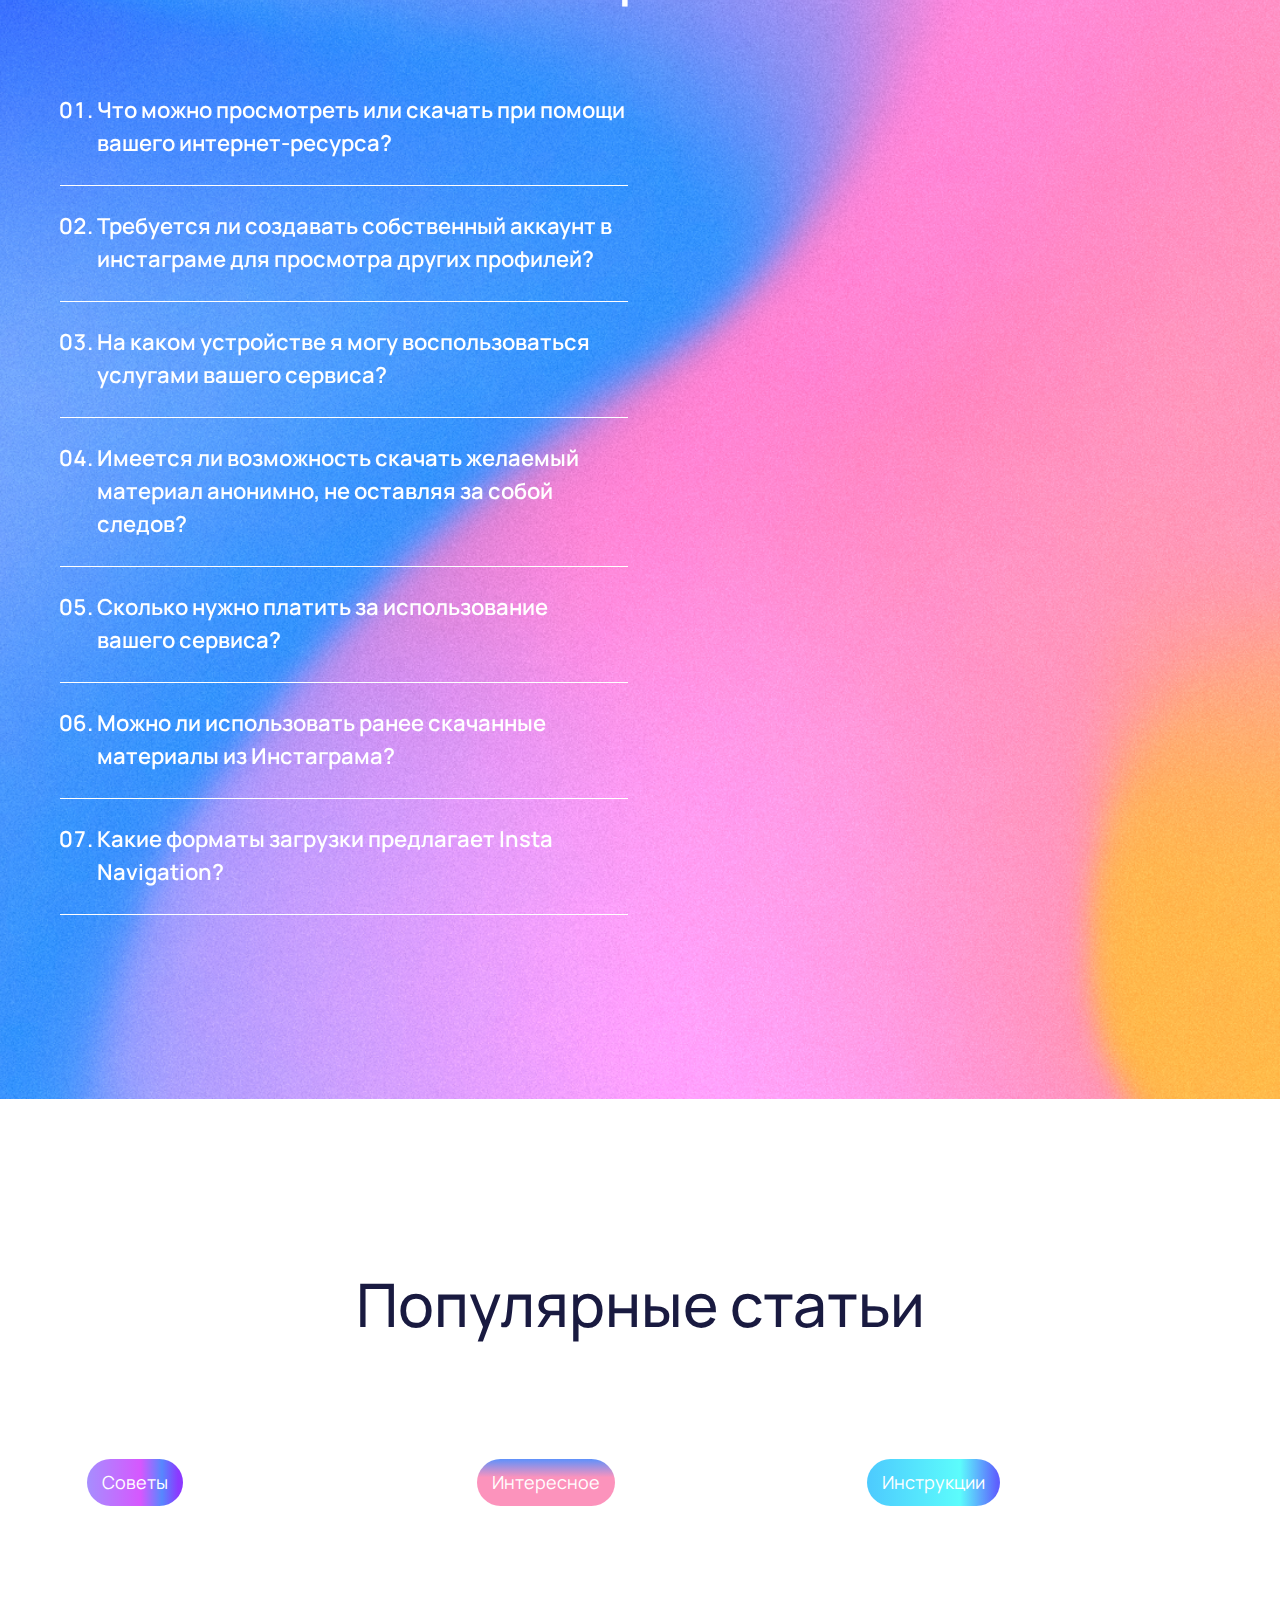
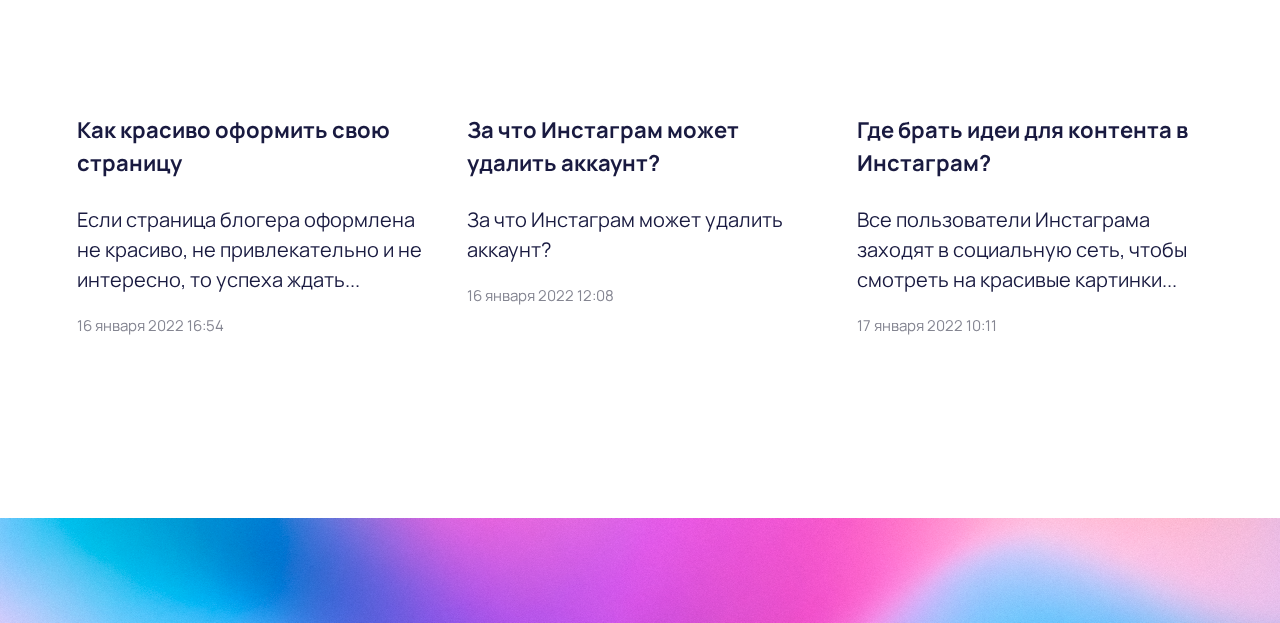
==== commit e915a8dd: "added" ====
--- a/index.html
+++ b/index.html
@@ -16,7 +16,7 @@
                    <nav class="nav w-100 position-absolute d-flex justify-content-between top-0 start-0">
                     <div class="col-lg-3 col-sm-4 col-7 position-relative">
                         <a href="./index.html">
-                            <img src="assets/img/png/logo.png" alt="logo.png" class="logo w-100 position-absolute">
+                            <img loading="lazy" src="assets/img/png/logo.png" alt="logo.png" class="logo w-100 position-absolute">
                         </a>
                     </div>
                     <div class="col-lg-7 col-md-6">
@@ -86,7 +86,7 @@
                 <div class="col-lg-9 m-auto text-center px-lg-4 position-relative advantages-title">
                     <p class="advantages__sub-title fw-semibold">Анонимный просмотр сторис в Инстаграм</p>
                     <p class="advantages__text">Быть в курсе всех событий интересующего человека просто - достаточно использовать наш бесплатный сервис Insta Navigation. Особенность нашего ресурса заключается в полной анонимности пользователя, что позволяет следить за историями, прямыми эфирами, фотографиями, лайками, читать комменты, мониторить фолловеров и т.д.</p>
-                    <img src="assets/img/png/cube.png" alt="cube.png" class="cube1 position-absolute">
+                    <img loading="lazy" src="assets/img/png/cube.png" alt="cube.png" class="cube1 position-absolute">
                 </div>
             </div>
             <div class="row advantages-item text-center text-lg-start">
@@ -97,10 +97,10 @@
                 </div>
                 <div class="col-lg-7 ps-5 col-12 justify-content-center justify-content-lg-center mt-5 mt-lg-0">
                     <div class="ellipse">
-                        <img src="assets/img/png/e1.png" alt="" class="e1">
-                        <img src="assets/img/png/e2.png" alt="" class="e2">
+                        <img loading="lazy" src="assets/img/png/e1.png" alt="" class="e1">
+                        <img loading="lazy" src="assets/img/png/e2.png" alt="" class="e2">
                         <div class="ellipse-item">
-                            <img src="assets/img/png/c1.png" alt="" class="c1">
+                            <img loading="lazy" src="assets/img/png/c1.png" alt="" class="c1">
                         </div>
                     </div> 
                 </div>
@@ -112,10 +112,10 @@
                 </div>
                 <div class="col-lg-6 ps-lg-5 col-12 d-flex justify-content-center justify-content-lg-center mt-5 mt-lg-0">
                     <div class="ellipse ellipse2">
-                        <img src="assets/img/png/e3.png" alt="" class="e3">
-                        <img src="assets/img/png/e4.png" alt="" class="e4">
+                        <img loading="lazy" src="assets/img/png/e3.png" alt="" class="e3">
+                        <img loading="lazy" src="assets/img/png/e4.png" alt="" class="e4">
                         <div class="ellipse-item">
-                            <img src="assets/img/png/c2.png" alt="" class="c1">
+                            <img loading="lazy" src="assets/img/png/c2.png" alt="" class="c1">
                         </div>
                     </div> 
                 </div>
@@ -127,17 +127,17 @@
                 </div>
                 <div class="col-lg-7 ps-lg-5 col-12 mt-5 mt-lg-0">
                     <div class="ellipse ellipse3">
-                        <img src="assets/img/png/e5.png" alt="" class="e5">
-                        <img src="assets/img/png/e6.png" alt="" class="e6">
-                        <img src="assets/img/png/e7.png" alt="" class="e7">
+                        <img loading="lazy" src="assets/img/png/e5.png" alt="" class="e5">
+                        <img loading="lazy" src="assets/img/png/e6.png" alt="" class="e6">
+                        <img loading="lazy" src="assets/img/png/e7.png" alt="" class="e7">
                         <div class="ellipse-item camera">
-                            <img src="assets/img/png/c4.png" alt="" class="c4">
+                            <img loading="lazy" src="assets/img/png/c4.png" alt="" class="c4">
                         </div>
                         <div class="ellipse-item media">
-                            <img src="assets/img/png/c3.png" alt="" class="c3">
+                            <img loading="lazy" src="assets/img/png/c3.png" alt="" class="c3">
                         </div>
                         <div class="ellipse-item save">
-                            <img src="assets/img/png/c5.png" alt="" class="c3">
+                            <img loading="lazy" src="assets/img/png/c5.png" alt="" class="c3">
                         </div>
                     </div> 
                 </div>
@@ -203,7 +203,7 @@
                     <div class="popular-card">
                         <div class="popular-card-img">
                             <a href="#" class="popular-card-img-head">Советы</a>
-                            <img src="assets/img/png/p1.png" alt="">
+                            <img loading="lazy" src="assets/img/png/p1.png" alt="">
                         </div>
                         <a href="#" class="popular-card__title">Как красиво оформить свою страницу</a>
                         <p class="popular-card__text">Если страница блогера оформлена не красиво, не привлекательно и не интересно, то успеха ждать...</p>
@@ -214,7 +214,7 @@
                     <div class="popular-card">
                         <div class="popular-card-img">
                             <a href="#" class="popular-card-img-head head2">Интересное</a>
-                            <img src="assets/img/png/p2.png" alt="">
+                            <img loading="lazy" src="assets/img/png/p2.png" alt="">
                         </div>
                         <a href="#" class="popular-card__title">За что Инстаграм может удалить аккаунт?</a>
                         <p class="popular-card__text">За что Инстаграм может удалить аккаунт?</p>
@@ -225,7 +225,7 @@
                     <div class="popular-card">
                         <div class="popular-card-img">
                             <a href="#" class="popular-card-img-head head3">Инструкции</a>
-                            <img src="assets/img/png/p3.png" alt="">
+                            <img loading="lazy" src="assets/img/png/p3.png" alt="">
                         </div>
                         <a href="#" class="popular-card__title">Где брать идеи для контента в Инстаграм?</a>
                         <p class="popular-card__text">Все пользователи Инстаграма заходят в социальную сеть, чтобы смотреть на красивые картинки...</p>
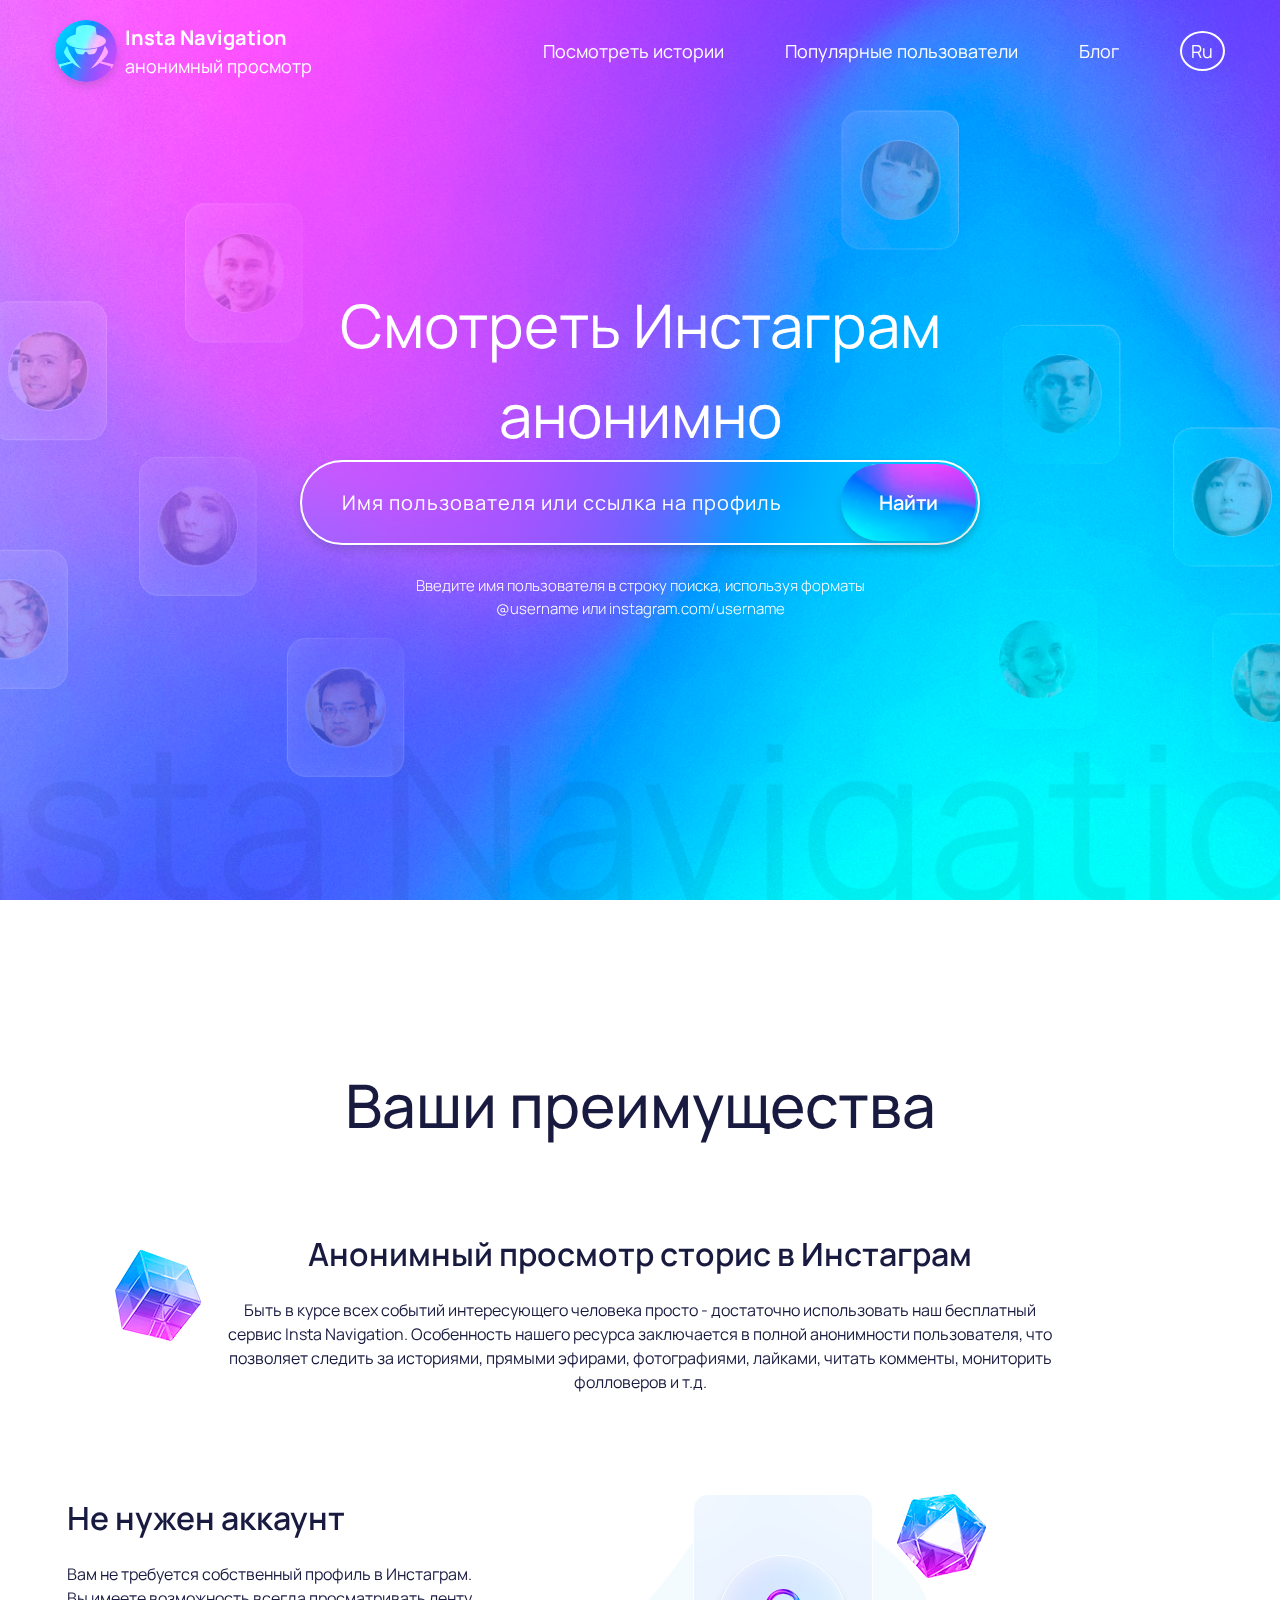
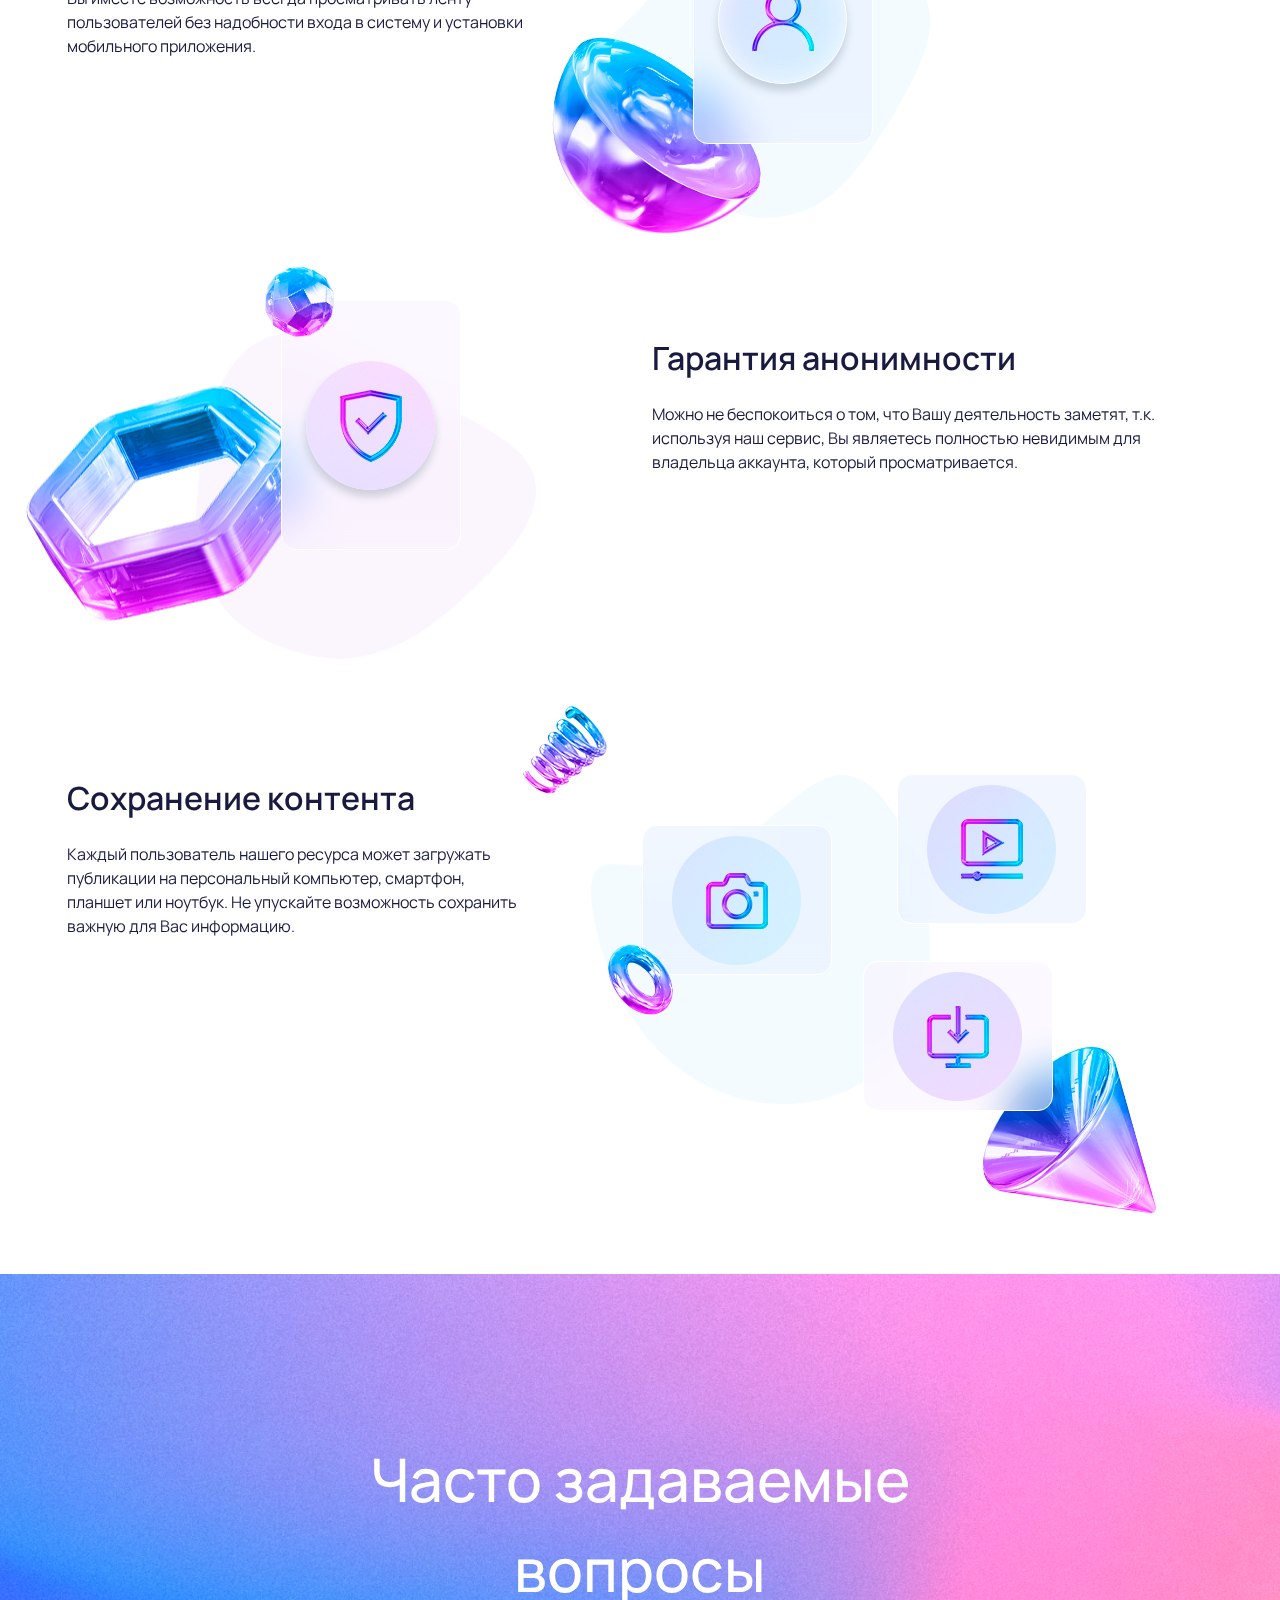
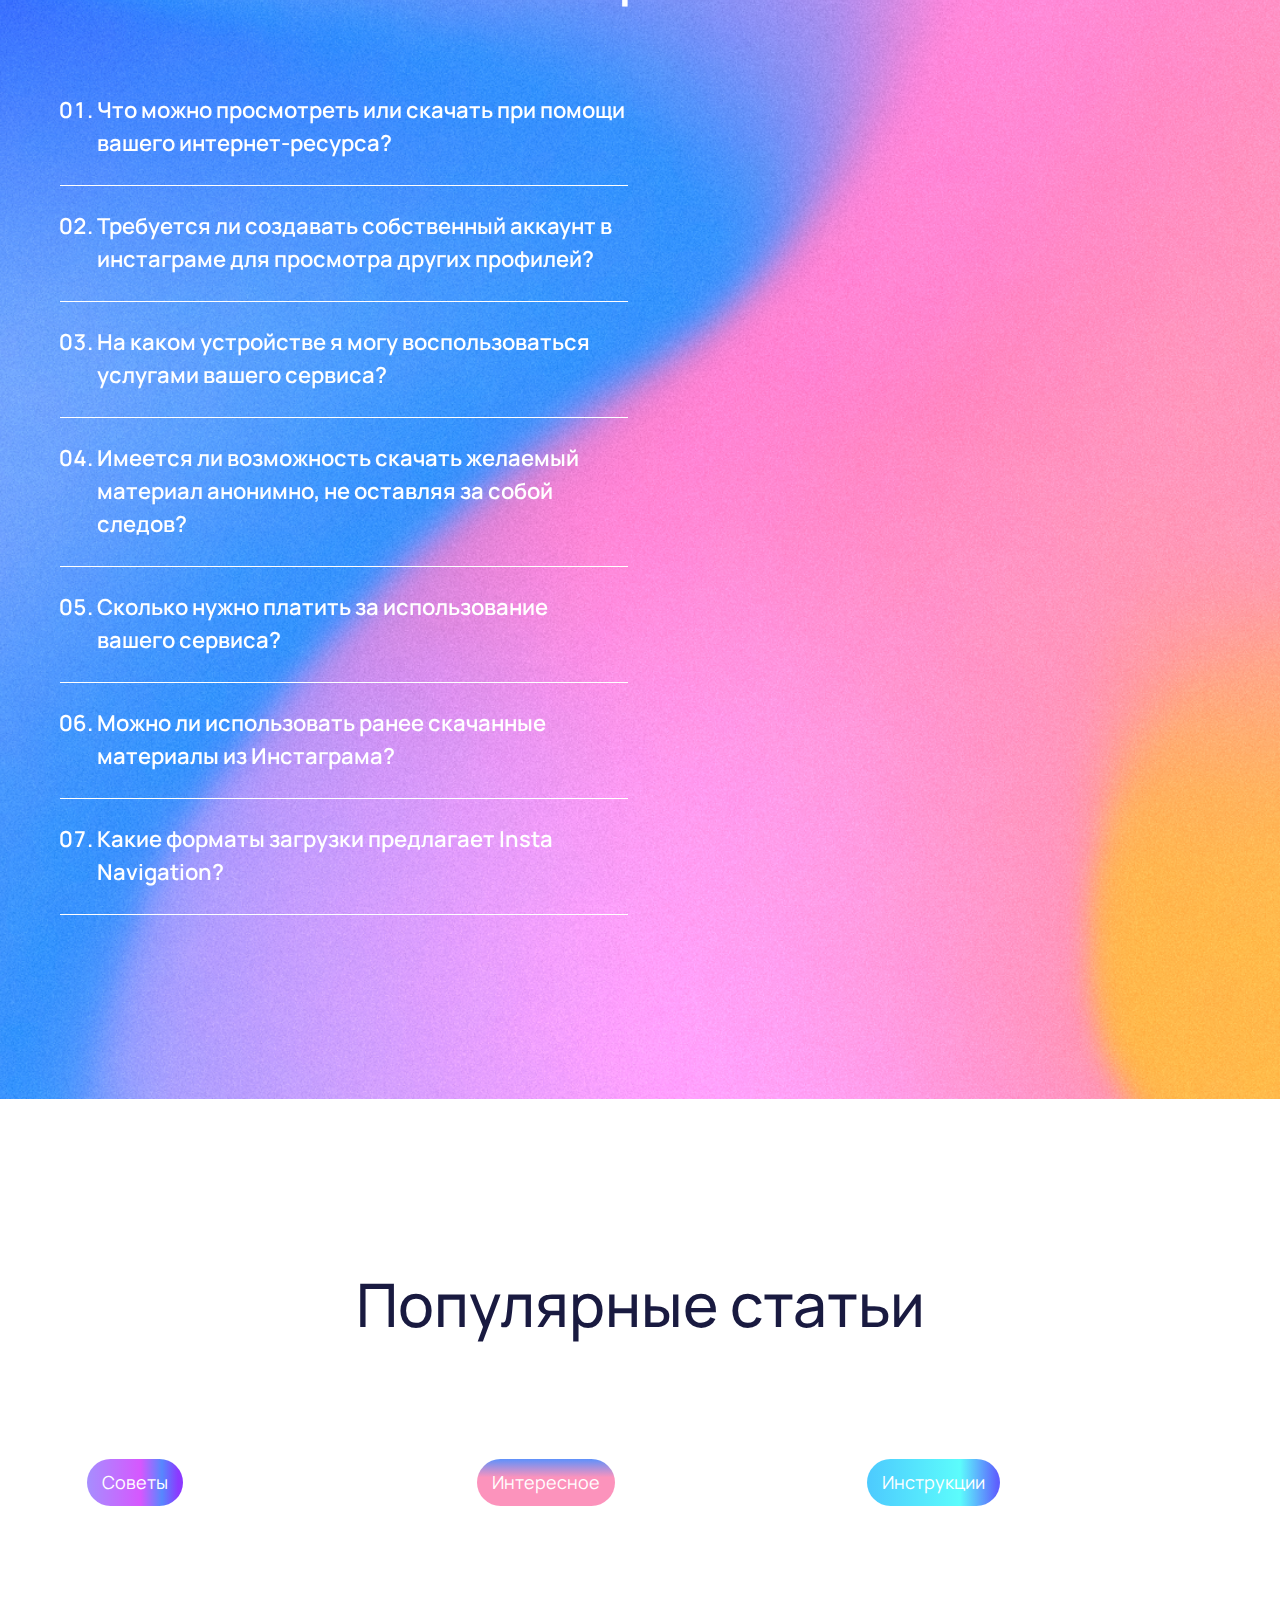
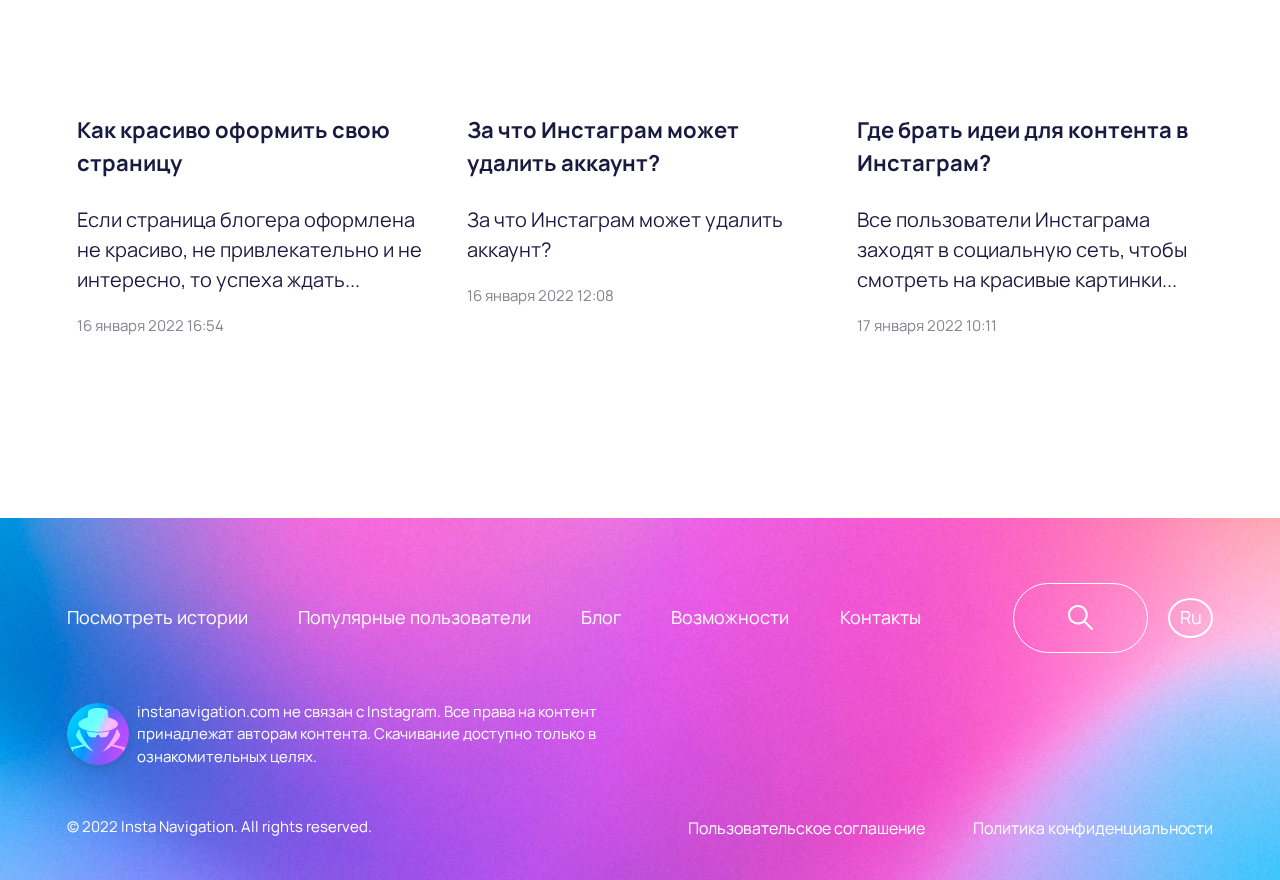
==== commit 2c9f51ba: "added" ====
--- a/index.html
+++ b/index.html
@@ -5,7 +5,7 @@
     <meta http-equiv="X-UA-Compatible" content="IE=edge">
     <meta name="viewport" content="width=device-width, initial-scale=1.0">
     <title>Главная</title>
-    <link rel="shortcut icon" href="assets/img/png/fav-icon.png" type="image/x-icon">
+    <link rel="shortcut icon" href="assets/img/png/logo.png" type="image/x-icon">
     <link rel="stylesheet" href="assets/style/plugin/bootstrap.css">
     <link rel="stylesheet" href="assets/style/css/main.css">
 </head>
@@ -13,14 +13,18 @@
     <header class="header">
         <div class="container">
                 <div class="row position-relative">
-                   <nav class="nav w-100 position-absolute d-flex justify-content-between top-0 start-0">
+                   <nav class="nav w-100 position-absolute d-flex justify-content-between align-items-center top-0 start-0">
                     <div class="col-lg-3 col-sm-4 col-7 position-relative">
-                        <a href="./index.html">
-                            <img loading="lazy" src="assets/img/png/logo.png" alt="logo.png" class="logo w-100 position-absolute">
+                        <a href="./index.html" class="d-flex align-items-center">
+                            <img loading="lazy" src="assets/img/png/logo.png" alt="logo.png" class="logo__img me-2">
+                            <div class="text-white">
+                                <p class="logo__title">Insta Navigation</p>
+                                <p class="logo__sub-title">анонимный просмотр</p>
+                            </div>
                         </a>
                     </div>
                     <div class="col-lg-7 col-md-6">
-                        <ul class="justify-content-between align-items-center mt-1 d-none d-lg-flex">
+                        <ul class="justify-content-between align-items-center d-none d-lg-flex">
                             <li class="nav-list"><a href="#" class="nav-list__link">Посмотреть истории</a></li>
                             <li class="nav-list"><a href="#" class="nav-list__link">Популярные пользователи</a></li>
                             <li class="nav-list"><a href="#" class="nav-list__link">Блог</a></li>
@@ -32,7 +36,7 @@
                                   </ul>
                             </li>
                         </ul>
-                        <div class="menu-burger justify-content-end d-flex d-lg-none mt-3 me-2">
+                        <div class="menu-burger justify-content-end d-flex d-lg-none me-2">
                             <div class="menu-burger-item flex justify-between flex-col">
                                 <div class="menu-burger-list" id="burger_list1"></div>
                                 <div class="menu-burger-list" id="burger_list2"></div>
@@ -44,7 +48,7 @@
                 </div>
         </div>
         <div class="header-item h-100 d-flex justify-content-center align-items-center g-0 px-2 px-sm-0">
-            <div class="text-center">
+            <div class="text-center" id="search">
                 <p class="header__title">Смотреть Инстаграм <br> анонимно</p>
                 <div class="header-search">
                     <input type="text" class="header-search__inp w-100 h-100" placeholder="Имя пользователя или ссылка на профиль">
@@ -239,14 +243,74 @@
 
     <footer class="footer">
         <div class="container">
-            <div class="row"></div>
+            <div class="row my-5 d-lg-none">
+                <div class="col-sm-8">
+                    <div class="d-flex align-items-center">
+                        <img loading="lazy" src="assets/img/png/logo.png" alt="logo.png" class="me-2 footer__logo">
+                            <div class="text-white">
+                            <p class="footer__logo-text">instanavigation.com не связан с Instagram. Все права на контент принадлежат авторам контента. Скачивание доступно только в ознакомительных целях.</p>
+                    </div>
+                    </div>
+                </div>
+            </div>
+            <div class="row d-flex justify-content-between align-items-center flex-wrap-reverse">
+                <div class="col-md-9 col-7">
+                    <ul class="justify-content-between align-items-start align-items-lg-center d-flex flex-column flex-lg-row">
+                        <li class="nav-list"><a href="#" class="nav-list__link">Посмотреть истории</a></li>
+                        <li class="nav-list"><a href="#" class="nav-list__link">Популярные пользователи</a></li>
+                        <li class="nav-list"><a href="#" class="nav-list__link">Блог</a></li>
+                        <li class="nav-list"><a href="#" class="nav-list__link">Возможности</a></li>
+                        <li class="nav-list"><a href="#" class="nav-list__link">Контакты</a></li>
+                    </ul>
+                </div>
+                <div class="col-md-3 col-5 d-flex align-items-center justify-content-end ">
+                    <a href="#search" class="footer-search">
+                        <svg version="1.1" id="Capa_1" xmlns="http://www.w3.org/2000/svg" xmlns:xlink="http://www.w3.org/1999/xlink" x="0px" y="0px"
+                        viewBox="0 0 487.95 487.95" style="enable-background:new 0 0 487.95 487.95;" xml:space="preserve">
+                            <path d="M481.8,453l-140-140.1c27.6-33.1,44.2-75.4,44.2-121.6C386,85.9,299.5,0.2,193.1,0.2S0,86,0,191.4s86.5,191.1,192.9,191.1
+                                c45.2,0,86.8-15.5,119.8-41.4l140.5,140.5c8.2,8.2,20.4,8.2,28.6,0C490,473.4,490,461.2,481.8,453z M41,191.4
+                                c0-82.8,68.2-150.1,151.9-150.1s151.9,67.3,151.9,150.1s-68.2,150.1-151.9,150.1S41,274.1,41,191.4z"/>
+                        </svg>
+                    </a>
+                    <div class="lang">
+                        <span class="lang-active"> Ru</span>
+                          <ul class="lang-menu">
+                            <li><a class="lang-item" href="#">Ru</a></li>
+                            <li><a class="lang-item" href="#">En</a></li>
+                          </ul>
+                    </div>
+                </div>
+            </div>
+            <div class="row my-5 d-none d-lg-flex">
+                <div class="col-lg-6">
+                    <div class="d-flex align-items-center">
+                        <img loading="lazy" src="assets/img/png/logo.png" alt="logo.png" class="me-2 footer__logo">
+                            <div class="text-white">
+                            <p class="footer__logo-text">instanavigation.com не связан с Instagram. Все права на контент принадлежат авторам контента. Скачивание доступно только в ознакомительных целях.</p>
+                    </div>
+                    </div>
+                </div>
+            </div>
+            <div class="row d-flex flex-wrap-reverse flex-md-nowrap mt-2 mt-md-0">
+                <div class="col-md-4">
+                    <p class="footer-sub text-white fw-normal">© 2022 Insta Navigation. All rights reserved.</p>
+                </div>
+                <div class="col-md-8 d-flex justify-content-md-end justify-content-center align-items-center flex-wrap mb-4 mb-md-0">
+                    <a href="#" class="footer__link text-white fw-normal me-0 me-sm-5">Пользовательское соглашение</a>
+                    <a href="#" class="footer__link text-white fw-normal">Политика конфиденциальности</a>
+                </div>
+            </div>
         </div>
     </footer>
     
 
     <script src="assets/js/plugin/jquery.js"></script>
-    <script src="assets/js/plugin/popper.js"></script>
-    <script src="assets/js/plugin/bootstrap.js"></script>
     <script src="assets/js/index.js"></script>
+    <script>
+        $('.faq-list').click(function() {
+            $(this).siblings().removeClass('activeFaq');
+            $(this).toggleClass('activeFaq');
+        });
+    </script>
 </body>
 </html>--- a/assets/style/css/main.css
+++ b/assets/style/css/main.css
@@ -65,6 +65,10 @@
   margin: 0;
 }
 
+a {
+  text-decoration: none;
+}
+
 .header {
   background-image: url(../../img/png/header-bg.png);
   height: 100vh;
@@ -73,56 +77,157 @@
   background-position: center;
 }
 
-.header .nav {
-  padding: 20px 0;
-}
-
-.header .nav .logo {
-  left: -15px;
-}
-
-.header .nav-list {
+.header .menu-burger {
+  cursor: pointer;
   position: relative;
-}
-
-.header .nav-list__link {
-  color: white;
+  z-index: 100;
+}
+
+.header .menu-burger-item {
+  width: 37px;
+  height: 15px;
+}
+
+.header .menu-burger-list {
+  width: 100%;
+  height: 3px;
+  background-color: #fff;
+  -webkit-border-radius: 5px;
+  border-radius: 5px;
+  -webkit-transition: .5s;
+  -o-transition: .5s;
+  transition: .5s;
+}
+
+.header #burger_list1 {
+  -webkit-transform: translateY(-5px);
+  -ms-transform: translateY(-5px);
+  transform: translateY(-5px);
+}
+
+.header #burger_list3 {
+  -webkit-transform: translateY(4px);
+  -ms-transform: translateY(4px);
+  transform: translateY(4px);
+}
+
+.header .change #burger_list1 {
+  -webkit-transform: translateY(5px) rotate(-45deg);
+  -ms-transform: translateY(5px) rotate(-45deg);
+  transform: translateY(5px) rotate(-45deg);
+}
+
+.header .change #burger_list3 {
+  -webkit-transform: translateY(-2px) rotate(45deg);
+  -ms-transform: translateY(-2px) rotate(45deg);
+  transform: translateY(-2px) rotate(45deg);
+}
+
+.header .change #burger_list2 {
+  opacity: 0;
+}
+
+.header__title {
+  font-size: 60px;
+  color: #fff;
+  font-weight: 400;
+}
+
+.header-search {
+  width: 680px;
+  height: 85px;
+  -webkit-border-radius: 50px;
+          border-radius: 50px;
+  -webkit-backdrop-filter: blur(20px);
+          backdrop-filter: blur(20px);
+  -webkit-box-shadow: 0px 5px 8px 0px rgba(34, 60, 80, 0.2);
+          box-shadow: 0px 5px 8px 0px rgba(34, 60, 80, 0.2);
+  position: relative;
+}
+
+.header-search__inp {
+  -webkit-border-radius: 50px;
+          border-radius: 50px;
+  border: 2px solid #fff;
+  background: transparent;
+  outline: none;
+  padding: 0 150px 0 40px;
+  font-size: 20px;
+  font-weight: 400;
+  color: #fff;
+  letter-spacing: 1px;
+}
+
+.header-search__inp::-webkit-input-placeholder {
+  font-size: 20px;
+  font-weight: 400;
+  color: #fff;
+}
+
+.header-search__inp:-ms-input-placeholder {
+  font-size: 20px;
+  font-weight: 400;
+  color: #fff;
+}
+
+.header-search__inp::-ms-input-placeholder {
+  font-size: 20px;
+  font-weight: 400;
+  color: #fff;
+}
+
+.header-search__inp::placeholder {
+  font-size: 20px;
+  font-weight: 400;
+  color: #fff;
+}
+
+.header-search__inp:focus {
+  border: 2px solid #d951fd;
+}
+
+.header-search__btn {
+  background-image: url(../../img/png/button-search.png);
+  background-repeat: no-repeat;
+  -webkit-background-size: cover;
+          background-size: cover;
+  background-position: -3px 0;
+  width: 135px;
+  height: 77px;
+  position: absolute;
+  right: 4px;
+  top: 4px;
+  -webkit-border-radius: 60px;
+          border-radius: 60px;
+  border: none;
+  overflow: hidden;
+  -webkit-box-shadow: 0px 5px 8px 0px rgba(34, 60, 80, 0.2);
+          box-shadow: 0px 5px 8px 0px rgba(34, 60, 80, 0.2);
+  font-size: 20px;
+  font-weight: 600;
+  color: #fff;
+}
+
+.header-search__text {
+  font-size: 15px;
+  color: #fff;
+  font-weight: 300;
+  margin-top: 30px;
+}
+
+.header .search__icon {
+  width: 25px;
+}
+
+.header .search__icon path {
+  fill: #fff;
+}
+
+.lang {
+  color: #fff;
   font-size: 18px;
-  font-weight: 400;
-  text-decoration: none;
-}
-
-.header .nav-list::before {
-  content: '';
-  position: absolute;
-  width: 0;
-  height: 2px;
-  -webkit-border-radius: 50%;
-          border-radius: 50%;
-  top: 100%;
-  left: 50%;
-  -webkit-transition: .3s all;
-  -o-transition: .3s all;
-  transition: .3s all;
-  -webkit-transform: translateX(-50%);
-      -ms-transform: translateX(-50%);
-          transform: translateX(-50%);
-  background: #fff;
-}
-
-.header .nav-list:hover::before {
-  width: 100%;
-}
-
-.header .nav-list:hover:last-child::before {
-  width: 0;
-}
-
-.header .nav .lang {
-  color: #fff;
-  font-size: 18px;
-  width: 45px;
-  height: 40px;
+  min-width: 45px;
+  min-height: 40px;
   -webkit-border-radius: 50%;
           border-radius: 50%;
   border: 2px solid #fff;
@@ -145,7 +250,7 @@
   cursor: pointer;
 }
 
-.header .nav .lang-menu {
+.lang-menu {
   position: absolute;
   top: 80%;
   left: -2px;
@@ -168,185 +273,107 @@
   transition: .3s all;
   opacity: 0;
   z-index: -2;
-}
-
-.header .nav .lang-item {
+  -webkit-box-shadow: 4px 4px 8px 0px rgba(34, 60, 80, 0.2);
+          box-shadow: 4px 4px 8px 0px rgba(34, 60, 80, 0.2);
+}
+
+.lang-item {
   color: #191a40;
   text-decoration: none;
 }
 
-.header .nav .lang li {
+.lang li {
   padding: 0;
 }
 
-.header .nav .lang li:hover {
+.lang li:hover {
   background: #fff;
 }
 
-.header .nav .lang li:last-child {
+.lang li:last-child {
   -webkit-border-bottom-left-radius: 20px;
           border-bottom-left-radius: 20px;
   -webkit-border-bottom-right-radius: 20px;
           border-bottom-right-radius: 20px;
 }
 
-.header .nav .borderBottom {
+.borderBottom {
   -webkit-border-bottom-left-radius: 0;
           border-bottom-left-radius: 0;
   -webkit-border-bottom-right-radius: 0;
           border-bottom-right-radius: 0;
 }
 
-.header .nav .showLangMenu {
+.showLangMenu {
   opacity: 1;
   z-index: 10;
   top: 100%;
 }
 
-.header .menu-burger {
-  cursor: pointer;
+.nav {
+  padding: 20px 0;
+}
+
+.nav .logo__img {
+  width: 62px;
+  height: 62px;
+  -webkit-border-radius: 50%;
+          border-radius: 50%;
+  -webkit-box-shadow: 0px 4px 8px 0px rgba(34, 60, 80, 0.2);
+          box-shadow: 0px 4px 8px 0px rgba(34, 60, 80, 0.2);
+}
+
+.nav .logo__title {
+  font-size: 20px;
+  font-weight: 700;
+  white-space: nowrap;
+}
+
+.nav .logo__sub-title {
+  font-size: 18px;
+  font-weight: 400;
+  white-space: nowrap;
+}
+
+.nav-list {
   position: relative;
-  z-index: 100;
-}
-
-.header .menu-burger-item {
-  width: 37px;
-  height: 15px;
-}
-
-.header .menu-burger-list {
+}
+
+.nav-list__link {
+  color: white;
+  font-size: 18px;
+  font-weight: 400;
+  text-decoration: none;
+}
+
+.nav-list::before {
+  content: '';
+  position: absolute;
+  width: 0;
+  height: 2px;
+  -webkit-border-radius: 50%;
+          border-radius: 50%;
+  top: 100%;
+  left: 50%;
+  -webkit-transition: .3s all;
+  -o-transition: .3s all;
+  transition: .3s all;
+  -webkit-transform: translateX(-50%);
+      -ms-transform: translateX(-50%);
+          transform: translateX(-50%);
+  background: #fff;
+}
+
+.nav-list:hover .nav-list__link {
+  color: #fff;
+}
+
+.nav-list:hover::before {
   width: 100%;
-  height: 3px;
-  background-color: #fff;
-  -webkit-border-radius: 5px;
-  border-radius: 5px;
-  -webkit-transition: .5s;
-  -o-transition: .5s;
-  transition: .5s;
-}
-
-.header #burger_list1 {
-  -webkit-transform: translateY(-5px);
-  -ms-transform: translateY(-5px);
-  transform: translateY(-5px);
-}
-
-.header #burger_list3 {
-  -webkit-transform: translateY(4px);
-  -ms-transform: translateY(4px);
-  transform: translateY(4px);
-}
-
-.header .change #burger_list1 {
-  -webkit-transform: translateY(5px) rotate(-45deg);
-  -ms-transform: translateY(5px) rotate(-45deg);
-  transform: translateY(5px) rotate(-45deg);
-}
-
-.header .change #burger_list3 {
-  -webkit-transform: translateY(-2px) rotate(45deg);
-  -ms-transform: translateY(-2px) rotate(45deg);
-  transform: translateY(-2px) rotate(45deg);
-}
-
-.header .change #burger_list2 {
-  opacity: 0;
-}
-
-.header__title {
-  font-size: 60px;
-  color: #fff;
-  font-weight: 400;
-}
-
-.header-search {
-  width: 680px;
-  height: 85px;
-  -webkit-border-radius: 50px;
-          border-radius: 50px;
-  -webkit-backdrop-filter: blur(20px);
-          backdrop-filter: blur(20px);
-  -webkit-box-shadow: 0px 5px 8px 0px rgba(34, 60, 80, 0.2);
-          box-shadow: 0px 5px 8px 0px rgba(34, 60, 80, 0.2);
-  position: relative;
-}
-
-.header-search__inp {
-  -webkit-border-radius: 50px;
-          border-radius: 50px;
-  border: 2px solid #fff;
-  background: transparent;
-  outline: none;
-  padding: 0 150px 0 40px;
-  font-size: 20px;
-  font-weight: 400;
-  color: #fff;
-  letter-spacing: 1px;
-}
-
-.header-search__inp::-webkit-input-placeholder {
-  font-size: 20px;
-  font-weight: 400;
-  color: #fff;
-}
-
-.header-search__inp:-ms-input-placeholder {
-  font-size: 20px;
-  font-weight: 400;
-  color: #fff;
-}
-
-.header-search__inp::-ms-input-placeholder {
-  font-size: 20px;
-  font-weight: 400;
-  color: #fff;
-}
-
-.header-search__inp::placeholder {
-  font-size: 20px;
-  font-weight: 400;
-  color: #fff;
-}
-
-.header-search__inp:focus {
-  border: 2px solid #d951fd;
-}
-
-.header-search__btn {
-  background-image: url(../../img/png/button-search.png);
-  background-repeat: no-repeat;
-  -webkit-background-size: cover;
-          background-size: cover;
-  background-position: -3px 0;
-  width: 135px;
-  height: 77px;
-  position: absolute;
-  right: 4px;
-  top: 4px;
-  -webkit-border-radius: 60px;
-          border-radius: 60px;
-  border: none;
-  overflow: hidden;
-  -webkit-box-shadow: 0px 5px 8px 0px rgba(34, 60, 80, 0.2);
-          box-shadow: 0px 5px 8px 0px rgba(34, 60, 80, 0.2);
-  font-size: 20px;
-  font-weight: 600;
-  color: #fff;
-}
-
-.header-search__text {
-  font-size: 15px;
-  color: #fff;
-  font-weight: 300;
-  margin-top: 30px;
-}
-
-.header .search__icon {
-  width: 25px;
-}
-
-.header .search__icon path {
-  fill: #fff;
+}
+
+.nav-list:hover:last-child::before {
+  width: 0;
 }
 
 .mobile-menu {
@@ -355,6 +382,7 @@
   left: -100%;
   width: 100%;
   height: 100%;
+  background: #0009;
   -webkit-backdrop-filter: blur(20px);
           backdrop-filter: blur(20px);
   text-align: center;
@@ -853,6 +881,238 @@
   padding: 65px 0 40px;
 }
 
+.footer-search {
+  width: 135px;
+  height: 70px;
+  -webkit-border-radius: 50px;
+          border-radius: 50px;
+  border: 1px solid #fff;
+  display: -webkit-box;
+  display: -webkit-flex;
+  display: -ms-flexbox;
+  display: flex;
+  -webkit-box-align: center;
+  -webkit-align-items: center;
+      -ms-flex-align: center;
+          align-items: center;
+  -webkit-box-pack: center;
+  -webkit-justify-content: center;
+      -ms-flex-pack: center;
+          justify-content: center;
+  margin-right: 20px;
+}
+
+.footer-search svg {
+  width: 25px;
+}
+
+.footer-search svg path {
+  fill: #fff;
+}
+
+.footer__logo {
+  width: 62px;
+  height: 62px;
+  -webkit-border-radius: 50%;
+          border-radius: 50%;
+  -webkit-box-shadow: 0px 4px 8px 0px rgba(34, 60, 80, 0.2);
+          box-shadow: 0px 4px 8px 0px rgba(34, 60, 80, 0.2);
+}
+
+.footer__logo-text {
+  font-size: 15px;
+  font-weight: 400;
+}
+
+.footer .nav-list:hover:last-child::before {
+  width: 100%;
+}
+
+.footer-sub {
+  font-size: 15px;
+}
+
+.footer__link {
+  font-style: 15px;
+  position: relative;
+}
+
+.footer__link::before {
+  content: '';
+  position: absolute;
+  width: 0;
+  height: 1px;
+  -webkit-border-radius: 50%;
+          border-radius: 50%;
+  top: 100%;
+  left: 50%;
+  -webkit-transition: .3s all;
+  -o-transition: .3s all;
+  transition: .3s all;
+  -webkit-transform: translateX(-50%);
+      -ms-transform: translateX(-50%);
+          transform: translateX(-50%);
+  background: #fff;
+}
+
+.footer__link:hover .footer__link__link {
+  color: #fff;
+}
+
+.footer__link:hover::before {
+  width: 100%;
+}
+
+.header-peofile {
+  background-image: url(../../img/png/header-mob.png);
+  height: auto;
+}
+
+.profile {
+  padding: 100px 0 60px;
+  color: #191a40;
+}
+
+.profile-photo {
+  width: 270px;
+  height: 270px;
+  -webkit-border-radius: 60px;
+          border-radius: 60px;
+  -webkit-box-shadow: 2px 4px 15px 0px rgba(255, 121, 121, 0.2);
+          box-shadow: 2px 4px 15px 0px rgba(255, 121, 121, 0.2);
+  display: -webkit-box;
+  display: -webkit-flex;
+  display: -ms-flexbox;
+  display: flex;
+  -webkit-box-align: center;
+  -webkit-align-items: center;
+      -ms-flex-align: center;
+          align-items: center;
+  -webkit-box-pack: center;
+  -webkit-justify-content: center;
+      -ms-flex-pack: center;
+          justify-content: center;
+  margin-right: 30px;
+}
+
+.profile-photo-border {
+  width: 214px;
+  height: 214px;
+  -webkit-border-radius: 50%;
+          border-radius: 50%;
+  position: relative;
+  background: -webkit-gradient(linear, left top, right top, from(#8e5ae5), to(#d76cd8));
+  background: -webkit-linear-gradient(left, #8e5ae5, #d76cd8);
+  background: -o-linear-gradient(left, #8e5ae5, #d76cd8);
+  background: linear-gradient(to right, #8e5ae5, #d76cd8);
+  display: -webkit-box;
+  display: -webkit-flex;
+  display: -ms-flexbox;
+  display: flex;
+  -webkit-box-align: center;
+  -webkit-align-items: center;
+      -ms-flex-align: center;
+          align-items: center;
+  -webkit-box-pack: center;
+  -webkit-justify-content: center;
+      -ms-flex-pack: center;
+          justify-content: center;
+}
+
+.profile-photo__png {
+  width: 210px;
+  height: 210px;
+  -webkit-border-radius: 50%;
+          border-radius: 50%;
+  -o-object-fit: cover;
+     object-fit: cover;
+  -o-object-position: center;
+     object-position: center;
+  border: 10px solid #fff;
+  background: #fff;
+}
+
+.profile-login {
+  font-size: 32px;
+  font-weight: 600;
+  margin-right: 45px;
+}
+
+.profile .anonymous-browsing {
+  padding: 5px 15px;
+  background: #43ecd2;
+  -webkit-border-radius: 20px;
+          border-radius: 20px;
+  width: auto;
+  display: inline-block;
+  font-size: 15px;
+}
+
+.profile__name {
+  font-size: 15px;
+  color: #848591;
+  margin: 15px 0 35px;
+}
+
+.profile__info {
+  color: #191a40;
+  font-size: 15px;
+  margin-right: 60px;
+}
+
+.profile__info:last-child {
+  margin-right: 0;
+}
+
+.profile__info:hover {
+  color: #191a40;
+}
+
+.profile__info-title {
+  font-size: 20px;
+  font-weight: 700;
+}
+
+.profile-stories__btn, .profile-publications__btn {
+  font-size: 22px;
+  font-weight: 600;
+  color: #848591;
+  cursor: pointer;
+}
+
+.profile .active_btn {
+  color: #191a40;
+  border-bottom: 2px solid #191a40;
+}
+
+.profile-stories-item, .profile-publications-item {
+  margin-top: 30px;
+  -webkit-transition: .3s all;
+  -o-transition: .3s all;
+  transition: .3s all;
+  -webkit-border-radius: 20px;
+          border-radius: 20px;
+}
+
+.profile-stories-item .stories__img, .profile-publications-item .stories__img {
+  width: 100%;
+  height: 480px;
+  -o-object-fit: cover;
+     object-fit: cover;
+  -o-object-position: center;
+     object-position: center;
+  -webkit-border-radius: 20px;
+          border-radius: 20px;
+}
+
+.profile-stories-item:hover, .profile-publications-item:hover {
+  -webkit-transform: translateY(-10px);
+      -ms-transform: translateY(-10px);
+          transform: translateY(-10px);
+  -webkit-box-shadow: 4px 4px 8px 0px rgba(34, 60, 80, 0.2);
+          box-shadow: 4px 4px 8px 0px rgba(34, 60, 80, 0.2);
+}
+
 @-webkit-keyframes animCub {
   from {
     -webkit-transform: rotate(0);
@@ -926,6 +1186,14 @@
     -webkit-transform: none;
         -ms-transform: none;
             transform: none;
+  }
+  .advantages .cube1 {
+    top: 85%;
+    right: 80%;
+    -webkit-transition: .3s all;
+    -o-transition: .3s all;
+    transition: .3s all;
+    z-index: -1;
   }
 }
 
@@ -985,6 +1253,67 @@
   .popular__title {
     font-size: 40px;
   }
+  .footer {
+    padding: 10px 0 40px 0;
+  }
+  .header-peofile {
+    padding: 0;
+  }
+  .profile {
+    padding: 100px 0 60px;
+    color: #191a40;
+  }
+  .profile-photo {
+    width: 135px;
+    height: 135px;
+    -webkit-border-radius: 40px;
+            border-radius: 40px;
+    -webkit-box-shadow: 2px 4px 10px 0px rgba(255, 121, 121, 0.2);
+            box-shadow: 2px 4px 10px 0px rgba(255, 121, 121, 0.2);
+    margin-right: 15px;
+  }
+  .profile-photo-border {
+    width: 112px;
+    height: 112px;
+  }
+  .profile-photo__png {
+    width: 110px;
+    height: 110px;
+    -webkit-border-radius: 50%;
+            border-radius: 50%;
+    -o-object-fit: cover;
+       object-fit: cover;
+    -o-object-position: center;
+       object-position: center;
+    border: 5px solid #fff;
+    background: #fff;
+  }
+  .profile-login {
+    margin-right: 0;
+  }
+  .profile .anonymous-browsing {
+    padding: 3px 10px;
+    font-size: 12px;
+  }
+  .profile__name {
+    font-size: 20px;
+    font-weight: 700;
+    color: #848591;
+    margin: 15px 0 35px;
+  }
+  .profile__info {
+    margin-right: 0;
+  }
+  .profile__info:last-child {
+    margin-right: 0;
+  }
+  .profile__info:hover {
+    color: #191a40;
+  }
+  .profile__info-title {
+    font-size: 20px;
+    font-weight: 700;
+  }
 }
 
 @media (max-width: 576px) {
@@ -1018,6 +1347,40 @@
   .advantages .ellipse3 .save {
     left: 50%;
   }
+  .advantages .cube1 {
+    top: 90%;
+    right: 80%;
+    -webkit-transition: .3s all;
+    -o-transition: .3s all;
+    transition: .3s all;
+  }
+  .profile-stories-item, .profile-publications-item {
+    margin-top: 30px;
+    -webkit-transition: .3s all;
+    -o-transition: .3s all;
+    transition: .3s all;
+    -webkit-border-radius: 20px;
+            border-radius: 20px;
+  }
+  .profile-stories-item .stories__img,
+  .profile-stories-item .publications__img, .profile-publications-item .stories__img,
+  .profile-publications-item .publications__img {
+    width: 100%;
+    height: 320px;
+    -o-object-fit: cover;
+       object-fit: cover;
+    -o-object-position: center;
+       object-position: center;
+    -webkit-border-radius: 20px;
+            border-radius: 20px;
+  }
+  .profile-stories-item:hover, .profile-publications-item:hover {
+    -webkit-transform: translateY(-10px);
+        -ms-transform: translateY(-10px);
+            transform: translateY(-10px);
+    -webkit-box-shadow: 4px 4px 8px 0px rgba(34, 60, 80, 0.2);
+            box-shadow: 4px 4px 8px 0px rgba(34, 60, 80, 0.2);
+  }
 }
 
 .showScroll {
